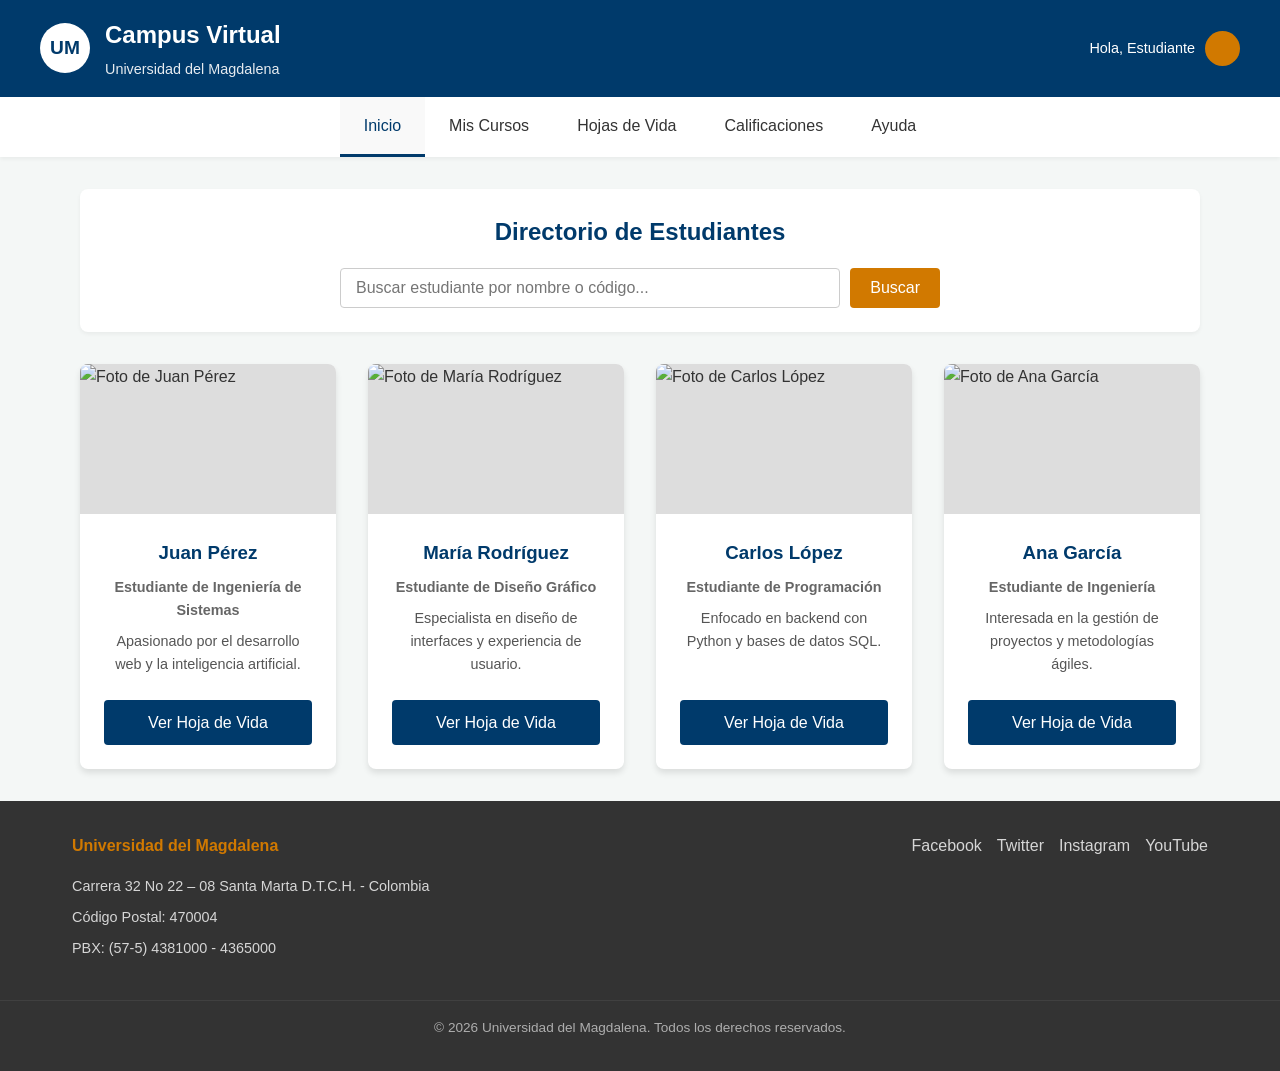
==== 2026/web/t2/index.html @ 36867eef "change" ====
<!doctype html>
<html lang="es">
  <head>
    <meta charset="UTF-8" />
    <meta name="viewport" content="width=device-width, initial-scale=1.0" />
    <title>Hojas de Vida - Universidad del Magdalena</title>
    <link rel="stylesheet" href="css/styles.css" />
    <meta
      name="description"
      content="Módulo de acceso a hojas de vida de estudiantes del curso de Programación Web."
    />
  </head>
  <body>
    <header>
      <div class="header-container">
        <div class="logo-area">
          <!-- Using a placeholder for the logo as per "student level" resources -->
          <div class="logo-placeholder">UM</div>
          <div class="site-title">
            <h1>Campus Virtual</h1>
            <p>Universidad del Magdalena</p>
          </div>
        </div>
        <div class="user-profile">
          <span>Hola, Estudiante</span>
          <div class="avatar-small"></div>
        </div>
      </div>
    </header>

    <nav>
      <ul>
        <li><a href="#" class="active">Inicio</a></li>
        <li><a href="#">Mis Cursos</a></li>
        <li><a href="#">Hojas de Vida</a></li>
        <li><a href="#">Calificaciones</a></li>
        <li><a href="#">Ayuda</a></li>
      </ul>
    </nav>

    <main>
      <section class="search-section">
        <h2>Directorio de Estudiantes</h2>
        <div class="search-bar">
          <input
            type="text"
            placeholder="Buscar estudiante por nombre o código..."
            id="search-input"
          />
          <button type="button">Buscar</button>
        </div>
      </section>

      <section class="students-grid">
        <!-- Student Card 1 -->
        <article class="student-card">
          <div class="card-image">
            <img
              src="https://via.placeholder.com/150"
              alt="Foto de Juan Pérez"
            />
          </div>
          <div class="card-content">
            <h3>Juan Pérez</h3>
            <p class="role">Estudiante de Ingeniería de Sistemas</p>
            <p class="description">
              Apasionado por el desarrollo web y la inteligencia artificial.
            </p>
            <a href="cv_juan_perez.html" class="btn-primary"
              >Ver Hoja de Vida</a
            >
          </div>
        </article>

        <!-- Student Card 2 -->
        <article class="student-card">
          <div class="card-image">
            <img
              src="https://via.placeholder.com/150"
              alt="Foto de María Rodríguez"
            />
          </div>
          <div class="card-content">
            <h3>María Rodríguez</h3>
            <p class="role">Estudiante de Diseño Gráfico</p>
            <p class="description">
              Especialista en diseño de interfaces y experiencia de usuario.
            </p>
            <a href="#" class="btn-primary">Ver Hoja de Vida</a>
          </div>
        </article>

        <!-- Student Card 3 -->
        <article class="student-card">
          <div class="card-image">
            <img
              src="https://via.placeholder.com/150"
              alt="Foto de Carlos López"
            />
          </div>
          <div class="card-content">
            <h3>Carlos López</h3>
            <p class="role">Estudiante de Programación</p>
            <p class="description">
              Enfocado en backend con Python y bases de datos SQL.
            </p>
            <a href="#" class="btn-primary">Ver Hoja de Vida</a>
          </div>
        </article>

        <!-- Student Card 4 -->
        <article class="student-card">
          <div class="card-image">
            <img
              src="https://via.placeholder.com/150"
              alt="Foto de Ana García"
            />
          </div>
          <div class="card-content">
            <h3>Ana García</h3>
            <p class="role">Estudiante de Ingeniería</p>
            <p class="description">
              Interesada en la gestión de proyectos y metodologías ágiles.
            </p>
            <a href="#" class="btn-primary">Ver Hoja de Vida</a>
          </div>
        </article>
      </section>
    </main>

    <footer>
      <div class="footer-content">
        <div class="contact-info">
          <h4>Universidad del Magdalena</h4>
          <p>Carrera 32 No 22 – 08 Santa Marta D.T.C.H. - Colombia</p>
          <p>Código Postal: 470004</p>
          <p>PBX: (57-5) 4381000 - 4365000</p>
        </div>
        <div class="social-links">
          <a href="#">Facebook</a>
          <a href="#">Twitter</a>
          <a href="#">Instagram</a>
          <a href="#">YouTube</a>
        </div>
      </div>
      <div class="copyright">
        <p>
          &copy; 2026 Universidad del Magdalena. Todos los derechos reservados.
        </p>
      </div>
    </footer>
  </body>
</html>
---- 2026/web/t2/css/styles.css ----
/* Reset and Base Styles */
* {
  margin: 0;
  padding: 0;
  box-sizing: border-box;
}

:root {
  --primary-color: #003A6B; /* Universidad del Magdalena Blue */
  --accent-color: #D17900; /* Orange */
  --text-color: #333;
  --bg-color: #f4f7f6;
  --card-bg: #ffffff;
  --font-primary: "Arial", sans-serif; /* Standard, student-level font */
}

body {
  font-family: var(--font-primary);
  background-color: var(--bg-color);
  color: var(--text-color);
  line-height: 1.6;
  display: flex;
  flex-direction: column;
  min-height: 100vh;
}

/* Header Styles */
header {
  background-color: var(--primary-color);
  color: white;
  padding: 1rem 2rem;
  box-shadow: 0 2px 5px rgba(0, 0, 0, 0.1);
}

.header-container {
  display: flex;
  justify-content: space-between;
  align-items: center;
  max-width: 1200px;
  margin: 0 auto;
}

.logo-area {
  display: flex;
  align-items: center;
  gap: 15px;
}

.logo-placeholder {
  width: 50px;
  height: 50px;
  background-color: white;
  color: var(--primary-color);
  border-radius: 50%;
  display: flex;
  justify-content: center;
  align-items: center;
  font-weight: bold;
  font-size: 1.2rem;
}

.site-title h1 {
  font-size: 1.5rem;
  margin-bottom: 0.2rem;
}

.site-title p {
  font-size: 0.9rem;
  opacity: 0.9;
}

.user-profile {
  display: flex;
  align-items: center;
  gap: 10px;
  font-size: 0.9rem;
}

.avatar-small {
  width: 35px;
  height: 35px;
  background-color: var(--accent-color);
  border-radius: 50%;
}

/* Navigation Styles */
nav {
  background-color: white;
  box-shadow: 0 2px 4px rgba(0, 0, 0, 0.05);
}

nav ul {
  list-style: none;
  display: flex;
  justify-content: center;
  flex-wrap: wrap;
  max-width: 1200px;
  margin: 0 auto;
}

nav ul li a {
  display: block;
  padding: 1rem 1.5rem;
  text-decoration: none;
  color: var(--text-color);
  font-weight: 500;
  transition:
    color 0.3s,
    background-color 0.3s;
  border-bottom: 3px solid transparent;
}

nav ul li a:hover,
nav ul li a.active {
  color: var(--primary-color);
  border-bottom-color: var(--primary-color);
  background-color: #f9f9f9;
}

/* Main Content Styles */
main {
  flex: 1;
  max-width: 1200px;
  margin: 2rem auto;
  width: 90%;
  padding: 0 1rem;
}

/* Search Section */
.search-section {
  background-color: white;
  padding: 1.5rem;
  border-radius: 8px;
  box-shadow: 0 2px 4px rgba(0, 0, 0, 0.05);
  margin-bottom: 2rem;
  text-align: center;
}

.search-section h2 {
  color: var(--primary-color);
  margin-bottom: 1rem;
}

.search-bar {
  display: flex;
  justify-content: center;
  gap: 10px;
  max-width: 600px;
  margin: 0 auto;
}

.search-bar input {
  flex: 1;
  padding: 10px 15px;
  border: 1px solid #ccc;
  border-radius: 4px;
  font-size: 1rem;
}

.search-bar button {
  padding: 10px 20px;
  background-color: var(--accent-color);
  color: white;
  border: none;
  border-radius: 4px;
  cursor: pointer;
  font-size: 1rem;
  transition: background-color 0.3s;
}

.search-bar button:hover {
  background-color: #a04930;
}

/* Student Cards Grid */
.students-grid {
  display: grid;
  grid-template-columns: repeat(auto-fill, minmax(250px, 1fr));
  gap: 2rem;
}

.student-card {
  background-color: var(--card-bg);
  border-radius: 8px;
  overflow: hidden;
  box-shadow: 0 4px 6px rgba(0, 0, 0, 0.1);
  transition:
    transform 0.3s ease,
    box-shadow 0.3s ease;
  display: flex;
  flex-direction: column;
}

.student-card:hover {
  transform: translateY(-5px);
  box-shadow: 0 8px 15px rgba(0, 0, 0, 0.15);
}

.card-image {
  height: 150px;
  background-color: #ddd;
  display: flex;
  justify-content: center;
  align-items: center;
  overflow: hidden;
}

.card-image img {
  width: 100%;
  height: 100%;
  object-fit: cover;
}

.card-content {
  padding: 1.5rem;
  display: flex;
  flex-direction: column;
  flex-grow: 1;
  text-align: center;
}

.card-content h3 {
  margin-bottom: 0.5rem;
  color: var(--primary-color);
}

.card-content .role {
  font-weight: bold;
  color: #666;
  margin-bottom: 0.5rem;
  font-size: 0.9rem;
}

.card-content .description {
  font-size: 0.9rem;
  color: #555;
  margin-bottom: 1.5rem;
  flex-grow: 1;
}

.btn-primary {
  display: inline-block;
  padding: 10px 20px;
  background-color: var(--primary-color);
  color: white;
  text-decoration: none;
  border-radius: 4px;
  font-weight: 500;
  transition: background-color 0.3s;
}

.btn-primary:hover {
  background-color: #003366;
}

/* Footer Styles */
footer {
  background-color: #333;
  color: white;
  padding: 2rem 0;
  margin-top: auto;
}

.footer-content {
  max-width: 1200px;
  margin: 0 auto;
  padding: 0 2rem;
  display: flex;
  justify-content: space-between;
  flex-wrap: wrap;
  gap: 2rem;
}

.contact-info h4 {
  color: var(--accent-color);
  margin-bottom: 1rem;
}

.contact-info p {
  font-size: 0.9rem;
  margin-bottom: 0.5rem;
  opacity: 0.8;
}

.social-links {
  display: flex;
  gap: 15px;
  align-items: flex-start;
}

.social-links a {
  color: white;
  text-decoration: none;
  opacity: 0.8;
  transition: opacity 0.3s;
}

.social-links a:hover {
  opacity: 1;
  color: var(--accent-color);
}

.copyright {
  text-align: center;
  margin-top: 2rem;
  padding-top: 1rem;
  border-top: 1px solid rgba(255, 255, 255, 0.1);
  font-size: 0.85rem;
  opacity: 0.6;
}

/* Responsive Styles */
@media (max-width: 768px) {
  .header-container {
    flex-direction: column;
    text-align: center;
    gap: 1rem;
  }

  .logo-area {
    flex-direction: column;
  }

  nav ul {
    flex-direction: column;
    text-align: center;
  }

  .footer-content {
    flex-direction: column;
    text-align: center;
  }

  .social-links {
    justify-content: center;
    width: 100%;
  }
}
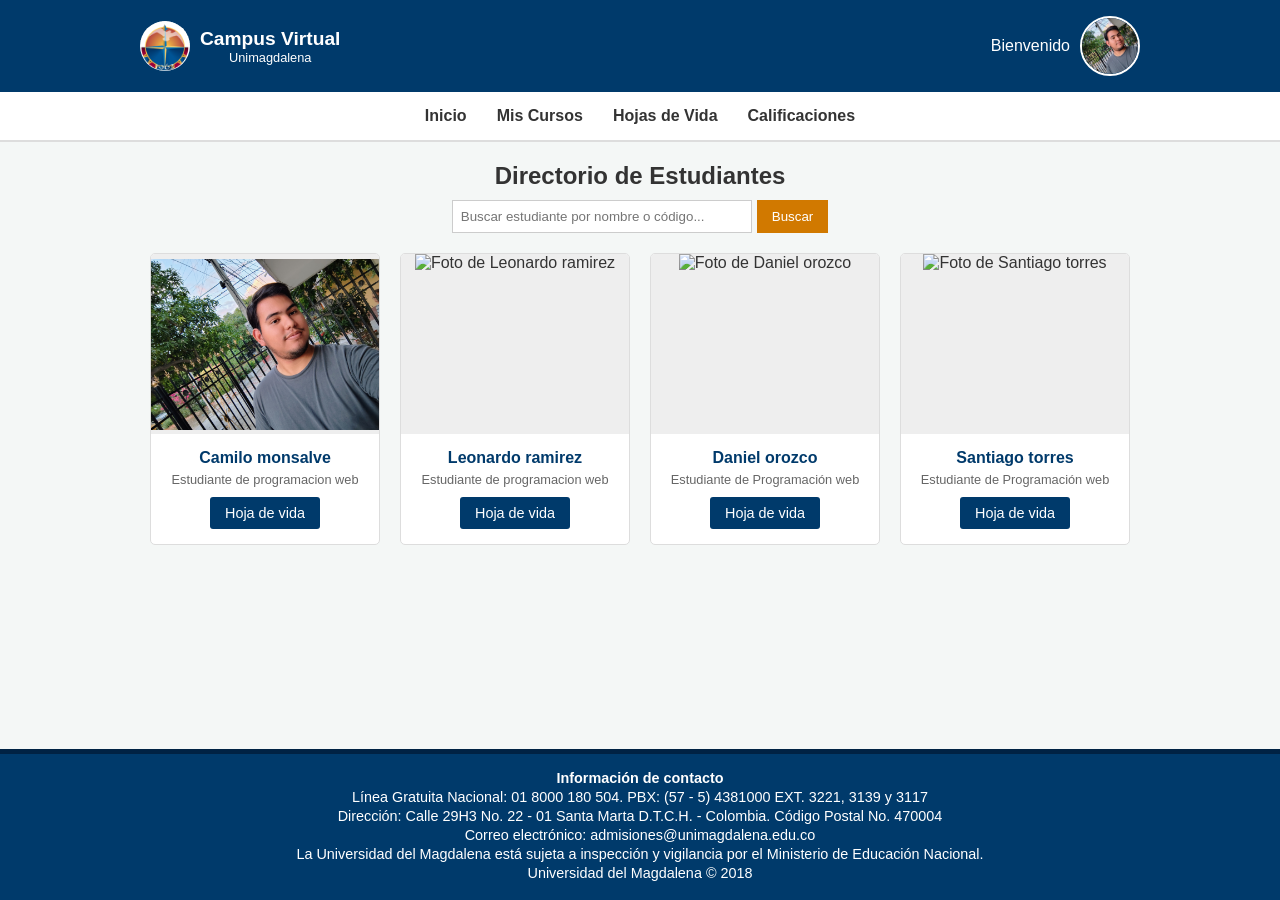
==== commit ba8efa2e: "t2" ====
--- a/2026/web/t2/index.html
+++ b/2026/web/t2/index.html
@@ -1,153 +1,109 @@
-<!doctype html>
+<!DOCTYPE html>
 <html lang="es">
-  <head>
-    <meta charset="UTF-8" />
-    <meta name="viewport" content="width=device-width, initial-scale=1.0" />
+<head>
+    <meta charset="UTF-8">
+    <meta name="viewport" content="width=device-width, initial-scale=1.0">
     <title>Hojas de Vida - Universidad del Magdalena</title>
-    <link rel="stylesheet" href="css/styles.css" />
-    <meta
-      name="description"
-      content="Módulo de acceso a hojas de vida de estudiantes del curso de Programación Web."
-    />
-  </head>
-  <body>
+    <link rel="stylesheet" href="css/styles.css">
+</head>
+<body>
     <header>
-      <div class="header-container">
-        <div class="logo-area">
-          <!-- Using a placeholder for the logo as per "student level" resources -->
-          <div class="logo-placeholder">UM</div>
-          <div class="site-title">
-            <h1>Campus Virtual</h1>
-            <p>Universidad del Magdalena</p>
-          </div>
+        <div class="header-container">
+            <div class="logo-area">
+                <div class="logo-placeholder">
+                    <img src="assets/logo.png" alt="Logo" width="65" height="65"/>
+                </div>
+                <div class="site-title">
+                    <h1>Campus Virtual</h1>
+                    <p>Unimagdalena</p>
+                </div>
+            </div>
+            <div class="user-profile">
+                <span>Bienvenido</span>
+                <div class="user-placeholder">
+                    <img src="assets/Foto.jpg" alt="Foto Perfil" width="65" height="65"/>
+                </div>
+            </div>
         </div>
-        <div class="user-profile">
-          <span>Hola, Estudiante</span>
-          <div class="avatar-small"></div>
-        </div>
-      </div>
     </header>
 
     <nav>
-      <ul>
-        <li><a href="#" class="active">Inicio</a></li>
-        <li><a href="#">Mis Cursos</a></li>
-        <li><a href="#">Hojas de Vida</a></li>
-        <li><a href="#">Calificaciones</a></li>
-        <li><a href="#">Ayuda</a></li>
-      </ul>
+        <ul>
+            <li><a href="#" class="active">Inicio</a></li>
+            <li><a href="#">Mis Cursos</a></li>
+            <li><a href="#">Hojas de Vida</a></li>
+            <li><a href="#">Calificaciones</a></li>
+        </ul>
     </nav>
 
     <main>
-      <section class="search-section">
-        <h2>Directorio de Estudiantes</h2>
-        <div class="search-bar">
-          <input
-            type="text"
-            placeholder="Buscar estudiante por nombre o código..."
-            id="search-input"
-          />
-          <button type="button">Buscar</button>
-        </div>
-      </section>
+        <section class="search-section">
+            <h2>Directorio de Estudiantes</h2>
+            <div class="search-bar">
+                <input type="text" placeholder="Buscar estudiante por nombre o código..." id="search-input">
+                <button type="button">Buscar</button>
+            </div>
+        </section>
 
-      <section class="students-grid">
-        <!-- Student Card 1 -->
-        <article class="student-card">
-          <div class="card-image">
-            <img
-              src="https://via.placeholder.com/150"
-              alt="Foto de Juan Pérez"
-            />
-          </div>
-          <div class="card-content">
-            <h3>Juan Pérez</h3>
-            <p class="role">Estudiante de Ingeniería de Sistemas</p>
-            <p class="description">
-              Apasionado por el desarrollo web y la inteligencia artificial.
-            </p>
-            <a href="cv_juan_perez.html" class="btn-primary"
-              >Ver Hoja de Vida</a
-            >
-          </div>
-        </article>
+        <section class="students-grid">
+            <article class="student-card">
+                <div class="card-image">
+                    <img src="assets/Foto.jpg" alt="Foto de Camilo monsalve">
+                </div>
+                <div class="card-content">
+                    <h3>Camilo monsalve</h3>
+                    <p class="role">Estudiante de programacion web</p>
+                    <a href="html/cv1.html" class="btn-primary">Hoja de vida</a>
+                </div>
+            </article>
 
-        <!-- Student Card 2 -->
-        <article class="student-card">
-          <div class="card-image">
-            <img
-              src="https://via.placeholder.com/150"
-              alt="Foto de María Rodríguez"
-            />
-          </div>
-          <div class="card-content">
-            <h3>María Rodríguez</h3>
-            <p class="role">Estudiante de Diseño Gráfico</p>
-            <p class="description">
-              Especialista en diseño de interfaces y experiencia de usuario.
-            </p>
-            <a href="#" class="btn-primary">Ver Hoja de Vida</a>
-          </div>
-        </article>
+            <article class="student-card">
+                <div class="card-image">
+                    <img src="assets/img2.jpg" alt="Foto de Leonardo ramirez">
+                </div>
+                <div class="card-content">
+                    <h3>Leonardo ramirez</h3>
+                    <p class="role">Estudiante de programacion web</p>
+                    <a href="html/cv1.html" class="btn-primary">Hoja de vida</a>
+                </div>
+            </article>
 
-        <!-- Student Card 3 -->
-        <article class="student-card">
-          <div class="card-image">
-            <img
-              src="https://via.placeholder.com/150"
-              alt="Foto de Carlos López"
-            />
-          </div>
-          <div class="card-content">
-            <h3>Carlos López</h3>
-            <p class="role">Estudiante de Programación</p>
-            <p class="description">
-              Enfocado en backend con Python y bases de datos SQL.
-            </p>
-            <a href="#" class="btn-primary">Ver Hoja de Vida</a>
-          </div>
-        </article>
+            <article class="student-card">
+                <div class="card-image">
+                    <img src="https://via.placeholder.com/150" alt="Foto de Daniel orozco">
+                </div>
+                <div class="card-content">
+                    <h3>Daniel orozco</h3>
+                    <p class="role">Estudiante de Programación web</p>
+                    <a href="html/cv1.html" class="btn-primary">Hoja de vida</a>
+                </div>
+            </article>
 
-        <!-- Student Card 4 -->
-        <article class="student-card">
-          <div class="card-image">
-            <img
-              src="https://via.placeholder.com/150"
-              alt="Foto de Ana García"
-            />
-          </div>
-          <div class="card-content">
-            <h3>Ana García</h3>
-            <p class="role">Estudiante de Ingeniería</p>
-            <p class="description">
-              Interesada en la gestión de proyectos y metodologías ágiles.
-            </p>
-            <a href="#" class="btn-primary">Ver Hoja de Vida</a>
-          </div>
-        </article>
-      </section>
+            <article class="student-card">
+                <div class="card-image">
+                    <img src="assets/img4.jpg" alt="Foto de Santiago torres">
+                </div>
+                <div class="card-content">
+                    <h3>Santiago torres</h3>
+                    <p class="role">Estudiante de Programación web</p>
+                    <a href="html/cv1.html" class="btn-primary">Hoja de vida</a>
+                </div>
+            </article>
+        </section>
     </main>
 
     <footer>
-      <div class="footer-content">
-        <div class="contact-info">
-          <h4>Universidad del Magdalena</h4>
-          <p>Carrera 32 No 22 – 08 Santa Marta D.T.C.H. - Colombia</p>
-          <p>Código Postal: 470004</p>
-          <p>PBX: (57-5) 4381000 - 4365000</p>
+        <div class="footer-content">
+            <div class="contact-info-centered">
+                <h4>Información de contacto</h4>
+                <p>Línea Gratuita Nacional: 01 8000 180 504. PBX: (57 - 5) 4381000 EXT. 3221, 3139 y 3117</p>
+                <p>Dirección: Calle 29H3 No. 22 - 01 Santa Marta D.T.C.H. - Colombia. Código Postal No. 470004</p>
+                <p>Correo electrónico: admisiones@unimagdalena.edu.co</p>
+                <p class="legal">La Universidad del Magdalena está sujeta a inspección y vigilancia por el Ministerio de Educación Nacional.</p>
+                <p class="copyright">Universidad del Magdalena &copy; 2018</p>
+            </div>
         </div>
-        <div class="social-links">
-          <a href="#">Facebook</a>
-          <a href="#">Twitter</a>
-          <a href="#">Instagram</a>
-          <a href="#">YouTube</a>
-        </div>
-      </div>
-      <div class="copyright">
-        <p>
-          &copy; 2026 Universidad del Magdalena. Todos los derechos reservados.
-        </p>
-      </div>
     </footer>
-  </body>
+    <script src="js/script.js"></script>
+</body>
 </html>
--- a/2026/web/t2/css/styles.css
+++ b/2026/web/t2/css/styles.css
@@ -1,338 +1,195 @@
-/* Reset and Base Styles */
+:root {
+  --blue: #003A6B;
+  --orange: #D17900;
+  --bg: #f4f7f6;
+}
+
 * {
   margin: 0;
   padding: 0;
   box-sizing: border-box;
-}
-
-:root {
-  --primary-color: #003A6B; /* Universidad del Magdalena Blue */
-  --accent-color: #D17900; /* Orange */
-  --text-color: #333;
-  --bg-color: #f4f7f6;
-  --card-bg: #ffffff;
-  --font-primary: "Arial", sans-serif; /* Standard, student-level font */
+  font-family: Arial, sans-serif;
 }
 
 body {
-  font-family: var(--font-primary);
-  background-color: var(--bg-color);
-  color: var(--text-color);
-  line-height: 1.6;
+  background: var(--bg);
+  color: #333;
   display: flex;
   flex-direction: column;
   min-height: 100vh;
 }
 
-/* Header Styles */
-header {
-  background-color: var(--primary-color);
+header, footer {
+  background: var(--blue);
   color: white;
-  padding: 1rem 2rem;
-  box-shadow: 0 2px 5px rgba(0, 0, 0, 0.1);
+  padding: 1rem;
+  text-align: center;
 }
 
-.header-container {
+.header-container, .footer-content {
+  max-width: 1000px;
+  margin: 0 auto;
   display: flex;
   justify-content: space-between;
   align-items: center;
-  max-width: 1200px;
-  margin: 0 auto;
+  flex-wrap: wrap;
 }
 
-.logo-area {
+.logo-area, .user-profile {
   display: flex;
   align-items: center;
-  gap: 15px;
+  gap: 10px;
 }
 
-.logo-placeholder {
+.logo-placeholder, .user-placeholder {
   width: 50px;
   height: 50px;
-  background-color: white;
-  color: var(--primary-color);
+  background: white;
   border-radius: 50%;
   display: flex;
   justify-content: center;
   align-items: center;
-  font-weight: bold;
-  font-size: 1.2rem;
+  overflow: hidden;
 }
 
-.site-title h1 {
-  font-size: 1.5rem;
-  margin-bottom: 0.2rem;
+.user-placeholder {
+  width: 60px;
+  height: 60px;
+  border: 2px solid white;
 }
 
-.site-title p {
-  font-size: 0.9rem;
-  opacity: 0.9;
+.logo-placeholder img, .user-placeholder img {
+  width: 100%;
+  height: 100%;
+  object-fit: cover;
 }
 
-.user-profile {
-  display: flex;
-  align-items: center;
-  gap: 10px;
-  font-size: 0.9rem;
-}
+.site-title h1 { font-size: 1.2rem; }
+.site-title p { font-size: 0.8rem; }
 
-.avatar-small {
-  width: 35px;
-  height: 35px;
-  background-color: var(--accent-color);
-  border-radius: 50%;
-}
-
-/* Navigation Styles */
 nav {
-  background-color: white;
-  box-shadow: 0 2px 4px rgba(0, 0, 0, 0.05);
+  background: white;
+  border-bottom: 2px solid #ddd;
 }
 
 nav ul {
   list-style: none;
   display: flex;
   justify-content: center;
-  flex-wrap: wrap;
-  max-width: 1200px;
-  margin: 0 auto;
+  padding: 0;
 }
 
-nav ul li a {
+nav a {
   display: block;
-  padding: 1rem 1.5rem;
+  padding: 15px;
   text-decoration: none;
-  color: var(--text-color);
-  font-weight: 500;
-  transition:
-    color 0.3s,
-    background-color 0.3s;
-  border-bottom: 3px solid transparent;
+  color: #333;
+  font-weight: bold;
 }
 
-nav ul li a:hover,
-nav ul li a.active {
-  color: var(--primary-color);
-  border-bottom-color: var(--primary-color);
-  background-color: #f9f9f9;
+nav a:hover {
+  color: var(--blue);
+  background: #eee;
 }
 
-/* Main Content Styles */
 main {
+  max-width: 1000px;
+  margin: 20px auto;
+  padding: 0 10px;
   flex: 1;
-  max-width: 1200px;
-  margin: 2rem auto;
-  width: 90%;
-  padding: 0 1rem;
 }
 
-/* Search Section */
 .search-section {
-  background-color: white;
-  padding: 1.5rem;
-  border-radius: 8px;
-  box-shadow: 0 2px 4px rgba(0, 0, 0, 0.05);
-  margin-bottom: 2rem;
   text-align: center;
-}
-
-.search-section h2 {
-  color: var(--primary-color);
-  margin-bottom: 1rem;
+  margin-bottom: 20px;
 }
 
 .search-bar {
   display: flex;
   justify-content: center;
-  gap: 10px;
-  max-width: 600px;
-  margin: 0 auto;
+  gap: 5px;
+  margin-top: 10px;
 }
 
 .search-bar input {
-  flex: 1;
-  padding: 10px 15px;
+  padding: 8px;
+  width: 300px;
   border: 1px solid #ccc;
-  border-radius: 4px;
-  font-size: 1rem;
 }
 
 .search-bar button {
-  padding: 10px 20px;
-  background-color: var(--accent-color);
+  padding: 8px 15px;
+  background: var(--orange);
   color: white;
   border: none;
-  border-radius: 4px;
   cursor: pointer;
-  font-size: 1rem;
-  transition: background-color 0.3s;
 }
 
-.search-bar button:hover {
-  background-color: #a04930;
+.students-grid {
+  display: grid;
+  grid-template-columns: repeat(4, 1fr);
+  gap: 20px;
 }
 
-/* Student Cards Grid */
-.students-grid {
-  display: grid;
-  grid-template-columns: repeat(auto-fill, minmax(250px, 1fr));
-  gap: 2rem;
+@media (max-width: 900px) {
+  .students-grid { grid-template-columns: repeat(2, 1fr); }
+}
+
+@media (max-width: 500px) {
+  .students-grid { grid-template-columns: 1fr; }
+  .header-container { flex-direction: column; gap: 10px; }
+  nav ul { flex-direction: column; }
+  .search-bar input { width: 100%; }
 }
 
 .student-card {
-  background-color: var(--card-bg);
-  border-radius: 8px;
+  background: white;
+  border: 1px solid #ddd;
+  border-radius: 5px;
+  text-align: center;
   overflow: hidden;
-  box-shadow: 0 4px 6px rgba(0, 0, 0, 0.1);
-  transition:
-    transform 0.3s ease,
-    box-shadow 0.3s ease;
-  display: flex;
-  flex-direction: column;
-}
-
-.student-card:hover {
-  transform: translateY(-5px);
-  box-shadow: 0 8px 15px rgba(0, 0, 0, 0.15);
 }
 
 .card-image {
-  height: 150px;
-  background-color: #ddd;
-  display: flex;
-  justify-content: center;
-  align-items: center;
-  overflow: hidden;
+  height: 180px;
+  background: #eee;
 }
 
 .card-image img {
   width: 100%;
   height: 100%;
-  object-fit: cover;
+  object-fit: contain;
 }
 
-.card-content {
-  padding: 1.5rem;
-  display: flex;
-  flex-direction: column;
-  flex-grow: 1;
-  text-align: center;
+.card-content { padding: 15px; }
+
+.card-content h3 {
+  color: var(--blue);
+  margin-bottom: 5px;
+  font-size: 1rem;
 }
 
-.card-content h3 {
-  margin-bottom: 0.5rem;
-  color: var(--primary-color);
+.role {
+  font-size: 0.8rem;
+  color: #666;
+  margin-bottom: 10px;
+  display: block;
 }
 
-.card-content .role {
-  font-weight: bold;
-  color: #666;
-  margin-bottom: 0.5rem;
+.btn-primary {
+  background: var(--blue);
+  color: white;
+  padding: 8px 15px;
+  text-decoration: none;
+  border-radius: 3px;
+  font-size: 0.9rem;
+  display: inline-block;
+}
+
+footer {
+  border-top: 5px solid #002244;
   font-size: 0.9rem;
 }
 
-.card-content .description {
-  font-size: 0.9rem;
-  color: #555;
-  margin-bottom: 1.5rem;
-  flex-grow: 1;
-}
-
-.btn-primary {
-  display: inline-block;
-  padding: 10px 20px;
-  background-color: var(--primary-color);
-  color: white;
-  text-decoration: none;
-  border-radius: 4px;
-  font-weight: 500;
-  transition: background-color 0.3s;
-}
-
-.btn-primary:hover {
-  background-color: #003366;
-}
-
-/* Footer Styles */
-footer {
-  background-color: #333;
-  color: white;
-  padding: 2rem 0;
-  margin-top: auto;
-}
-
-.footer-content {
-  max-width: 1200px;
-  margin: 0 auto;
-  padding: 0 2rem;
-  display: flex;
-  justify-content: space-between;
-  flex-wrap: wrap;
-  gap: 2rem;
-}
-
-.contact-info h4 {
-  color: var(--accent-color);
-  margin-bottom: 1rem;
-}
-
-.contact-info p {
-  font-size: 0.9rem;
-  margin-bottom: 0.5rem;
-  opacity: 0.8;
-}
-
-.social-links {
-  display: flex;
-  gap: 15px;
-  align-items: flex-start;
-}
-
-.social-links a {
-  color: white;
-  text-decoration: none;
-  opacity: 0.8;
-  transition: opacity 0.3s;
-}
-
-.social-links a:hover {
-  opacity: 1;
-  color: var(--accent-color);
-}
-
-.copyright {
-  text-align: center;
-  margin-top: 2rem;
-  padding-top: 1rem;
-  border-top: 1px solid rgba(255, 255, 255, 0.1);
-  font-size: 0.85rem;
-  opacity: 0.6;
-}
-
-/* Responsive Styles */
-@media (max-width: 768px) {
-  .header-container {
-    flex-direction: column;
-    text-align: center;
-    gap: 1rem;
-  }
-
-  .logo-area {
-    flex-direction: column;
-  }
-
-  nav ul {
-    flex-direction: column;
-    text-align: center;
-  }
-
-  .footer-content {
-    flex-direction: column;
-    text-align: center;
-  }
-
-  .social-links {
-    justify-content: center;
-    width: 100%;
-  }
-}
+.footer-content { justify-content: center; }
+.contact-info-centered p { margin: 3px 0; }
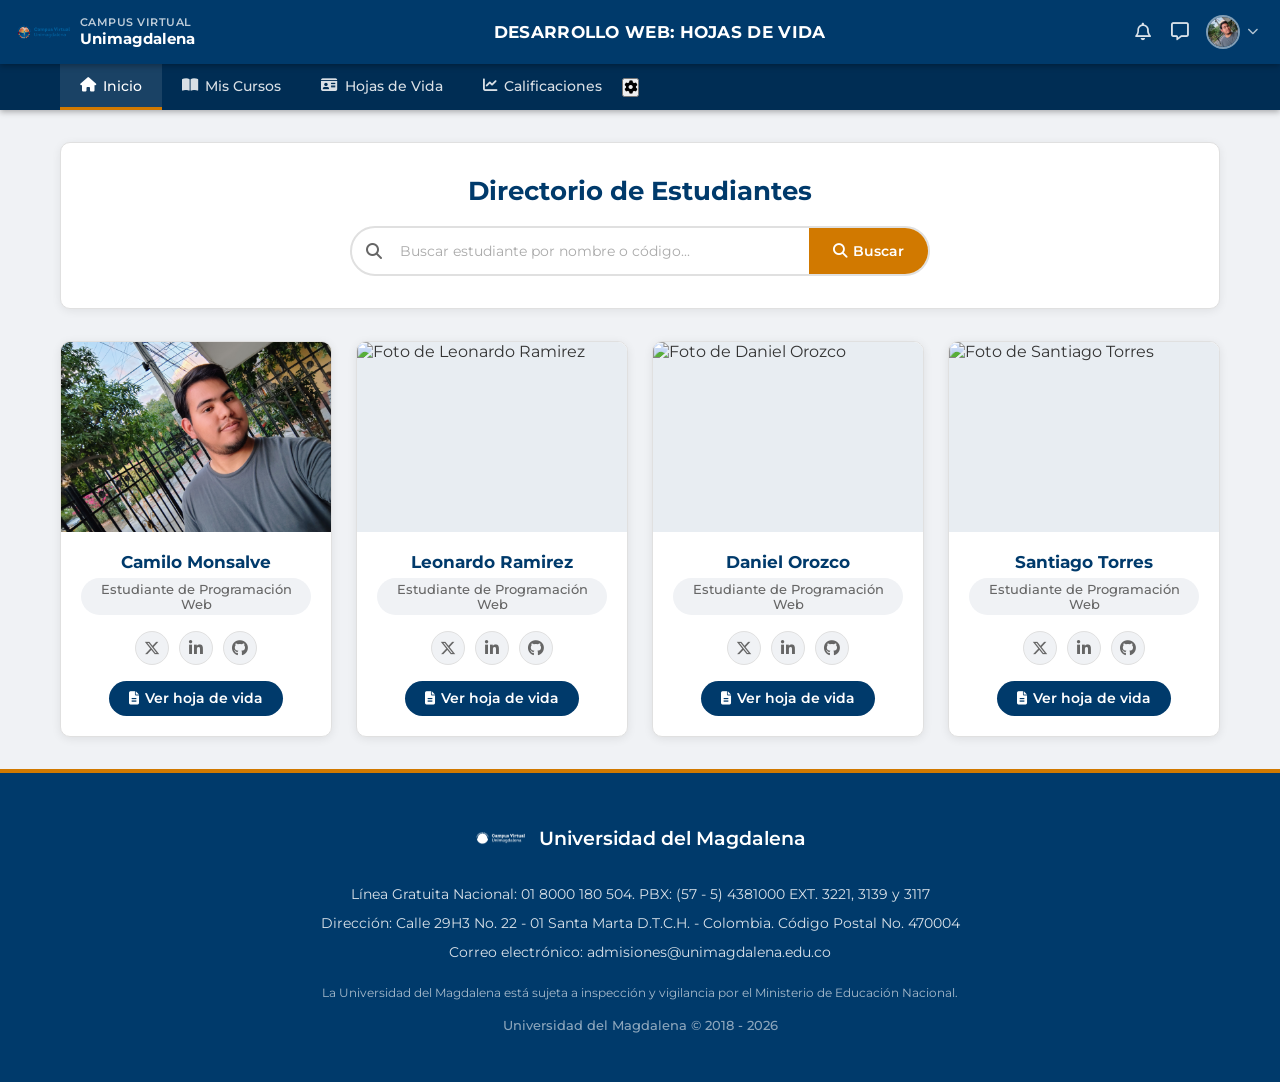
==== commit e9aaf926: "change" ====
--- a/2026/web/t2/index.html
+++ b/2026/web/t2/index.html
@@ -3,45 +3,141 @@
 <head>
     <meta charset="UTF-8">
     <meta name="viewport" content="width=device-width, initial-scale=1.0">
-    <title>Hojas de Vida - Universidad del Magdalena</title>
+    <title>Campus Virtual - Universidad del Magdalena</title>
+    <!-- Google Fonts - Montserrat -->
+    <link rel="preconnect" href="https://fonts.googleapis.com">
+    <link rel="preconnect" href="https://fonts.gstatic.com" crossorigin>
+    <link href="https://fonts.googleapis.com/css2?family=Montserrat:wght@400;500;600;700&display=swap" rel="stylesheet">
+    <!-- Font Awesome -->
+    <link rel="stylesheet" href="https://cdnjs.cloudflare.com/ajax/libs/font-awesome/6.5.1/css/all.min.css">
     <link rel="stylesheet" href="css/styles.css">
 </head>
 <body>
-    <header>
+    <!-- ===== HEADER BLANCO ===== -->
+    <header class="main-header">
         <div class="header-container">
-            <div class="logo-area">
-                <div class="logo-placeholder">
-                    <img src="assets/logo.png" alt="Logo" width="65" height="65"/>
-                </div>
-                <div class="site-title">
-                    <h1>Campus Virtual</h1>
-                    <p>Unimagdalena</p>
-                </div>
-            </div>
-            <div class="user-profile">
-                <span>Bienvenido</span>
-                <div class="user-placeholder">
-                    <img src="assets/Foto.jpg" alt="Foto Perfil" width="65" height="65"/>
+            <!-- Lado izquierdo: Logo -->
+            <div class="header-left">
+                <div class="logo-area">
+                    <div class="logo-placeholder">
+                        <img src="assets/logo.png" alt="Logo Universidad del Magdalena"/>
+                    </div>
+                    <div class="site-title">
+                        <span class="site-subtitle">Campus Virtual</span>
+                        <span class="site-name">Unimagdalena</span>
+                    </div>
+                </div>
+            </div>
+
+            <!-- Centro: Título del curso -->
+            <div class="header-center">
+                <span class="course-title">DESARROLLO WEB: HOJAS DE VIDA</span>
+            </div>
+            
+            <!-- Lado derecho: Iconos de usuario -->
+            <div class="header-right">
+                <div class="user-icons">
+                    <!-- Campana de notificaciones -->
+                    <div class="icon-wrapper">
+                        <a href="#" class="icon-link" aria-label="Notificaciones">
+                            <i class="fa-regular fa-bell"></i>
+                            <span class="count-container hidden">0</span>
+                        </a>
+                    </div>
+                    
+                    <!-- Mensajes -->
+                    <div class="icon-wrapper">
+                        <a href="#" class="icon-link" aria-label="Mensajes">
+                            <i class="fa-regular fa-message"></i>
+                            <span class="count-container hidden">0</span>
+                        </a>
+                    </div>
+                    
+                    <!-- Menú de usuario con foto -->
+                    <div class="user-menu-wrapper">
+                        <button class="user-menu-toggle" aria-label="Menú de usuario">
+                            <span class="user-avatar">
+                                <img src="assets/Foto.jpg" alt="Foto de perfil" width="40" height="40"/>
+                            </span>
+                            <i class="fa-solid fa-chevron-down dropdown-arrow"></i>
+                        </button>
+                        <!-- Dropdown menu -->
+                        <div class="user-dropdown">
+                            <a href="#" class="dropdown-item">
+                                <i class="fa-solid fa-user"></i>
+                                Perfil
+                            </a>
+                            <a href="#" class="dropdown-item">
+                                <i class="fa-solid fa-graduation-cap"></i>
+                                Calificaciones
+                            </a>
+                            <a href="#" class="dropdown-item">
+                                <i class="fa-solid fa-calendar"></i>
+                                Calendario
+                            </a>
+                            <a href="#" class="dropdown-item">
+                                <i class="fa-solid fa-folder"></i>
+                                Archivos privados
+                            </a>
+                            <div class="dropdown-divider"></div>
+                            <a href="#" class="dropdown-item">
+                                <i class="fa-solid fa-gear"></i>
+                                Preferencias
+                            </a>
+                            <div class="dropdown-divider"></div>
+                            <a href="#" class="dropdown-item logout">
+                                <i class="fa-solid fa-right-from-bracket"></i>
+                                Cerrar sesión
+                            </a>
+                        </div>
+                    </div>
                 </div>
             </div>
         </div>
     </header>
 
-    <nav>
-        <ul>
-            <li><a href="#" class="active">Inicio</a></li>
-            <li><a href="#">Mis Cursos</a></li>
-            <li><a href="#">Hojas de Vida</a></li>
-            <li><a href="#">Calificaciones</a></li>
-        </ul>
+    <!-- Barra de navegación sticky -->
+    <nav class="main-nav">
+        <div class="nav-container">
+            <ul class="nav-menu">
+                <li><a href="#" class="nav-link active">
+                    <i class="fa-solid fa-house"></i>
+                    Inicio
+                </a></li>
+                <li><a href="#" class="nav-link">
+                    <i class="fa-solid fa-book-open"></i>
+                    Mis Cursos
+                </a></li>
+                <li><a href="#" class="nav-link">
+                    <i class="fa-solid fa-id-card"></i>
+                    Hojas de Vida
+                </a></li>
+                <li><a href="#" class="nav-link">
+                    <i class="fa-solid fa-chart-line"></i>
+                    Calificaciones
+                </a></li>
+            </ul>
+            <div class="nav-settings">
+                <button class="settings-btn" aria-label="Configuración">
+                    <i class="fa-solid fa-gear"></i>
+                </button>
+            </div>
+        </div>
     </nav>
+
+    <!-- Fondo decorativo -->
+    <div class="background-overlay"></div>
 
     <main>
         <section class="search-section">
             <h2>Directorio de Estudiantes</h2>
             <div class="search-bar">
+                <i class="fa-solid fa-magnifying-glass search-icon"></i>
                 <input type="text" placeholder="Buscar estudiante por nombre o código..." id="search-input">
-                <button type="button">Buscar</button>
+                <button type="button" class="search-btn">
+                    <i class="fa-solid fa-search"></i>
+                    Buscar
+                </button>
             </div>
         </section>
 
@@ -51,42 +147,98 @@
                     <img src="assets/Foto.jpg" alt="Foto de Camilo monsalve">
                 </div>
                 <div class="card-content">
-                    <h3>Camilo monsalve</h3>
-                    <p class="role">Estudiante de programacion web</p>
-                    <a href="html/cv1.html" class="btn-primary">Hoja de vida</a>
-                </div>
-            </article>
-
-            <article class="student-card">
-                <div class="card-image">
-                    <img src="assets/img2.jpg" alt="Foto de Leonardo ramirez">
-                </div>
-                <div class="card-content">
-                    <h3>Leonardo ramirez</h3>
-                    <p class="role">Estudiante de programacion web</p>
-                    <a href="html/cv1.html" class="btn-primary">Hoja de vida</a>
-                </div>
-            </article>
-
-            <article class="student-card">
-                <div class="card-image">
-                    <img src="https://via.placeholder.com/150" alt="Foto de Daniel orozco">
-                </div>
-                <div class="card-content">
-                    <h3>Daniel orozco</h3>
-                    <p class="role">Estudiante de Programación web</p>
-                    <a href="html/cv1.html" class="btn-primary">Hoja de vida</a>
-                </div>
-            </article>
-
-            <article class="student-card">
-                <div class="card-image">
-                    <img src="assets/img4.jpg" alt="Foto de Santiago torres">
-                </div>
-                <div class="card-content">
-                    <h3>Santiago torres</h3>
-                    <p class="role">Estudiante de Programación web</p>
-                    <a href="html/cv1.html" class="btn-primary">Hoja de vida</a>
+                    <h3>Camilo Monsalve</h3>
+                    <p class="role">Estudiante de Programación Web</p>
+                    <div class="social-links">
+                        <a href="#" class="social-link" aria-label="X (Twitter)">
+                            <i class="fa-brands fa-x-twitter"></i>
+                        </a>
+                        <a href="#" class="social-link" aria-label="LinkedIn">
+                            <i class="fa-brands fa-linkedin-in"></i>
+                        </a>
+                        <a href="#" class="social-link" aria-label="GitHub">
+                            <i class="fa-brands fa-github"></i>
+                        </a>
+                    </div>
+                    <a href="html/cv1.html" class="btn-primary">
+                        <i class="fa-solid fa-file-lines"></i>
+                        Ver hoja de vida
+                    </a>
+                </div>
+            </article>
+
+            <article class="student-card">
+                <div class="card-image">
+                    <img src="assets/img2.jpg" alt="Foto de Leonardo Ramirez">
+                </div>
+                <div class="card-content">
+                    <h3>Leonardo Ramirez</h3>
+                    <p class="role">Estudiante de Programación Web</p>
+                    <div class="social-links">
+                        <a href="#" class="social-link" aria-label="X (Twitter)">
+                            <i class="fa-brands fa-x-twitter"></i>
+                        </a>
+                        <a href="#" class="social-link" aria-label="LinkedIn">
+                            <i class="fa-brands fa-linkedin-in"></i>
+                        </a>
+                        <a href="#" class="social-link" aria-label="GitHub">
+                            <i class="fa-brands fa-github"></i>
+                        </a>
+                    </div>
+                    <a href="html/cv1.html" class="btn-primary">
+                        <i class="fa-solid fa-file-lines"></i>
+                        Ver hoja de vida
+                    </a>
+                </div>
+            </article>
+
+            <article class="student-card">
+                <div class="card-image">
+                    <img src="https://via.placeholder.com/150" alt="Foto de Daniel Orozco">
+                </div>
+                <div class="card-content">
+                    <h3>Daniel Orozco</h3>
+                    <p class="role">Estudiante de Programación Web</p>
+                    <div class="social-links">
+                        <a href="#" class="social-link" aria-label="X (Twitter)">
+                            <i class="fa-brands fa-x-twitter"></i>
+                        </a>
+                        <a href="#" class="social-link" aria-label="LinkedIn">
+                            <i class="fa-brands fa-linkedin-in"></i>
+                        </a>
+                        <a href="#" class="social-link" aria-label="GitHub">
+                            <i class="fa-brands fa-github"></i>
+                        </a>
+                    </div>
+                    <a href="html/cv1.html" class="btn-primary">
+                        <i class="fa-solid fa-file-lines"></i>
+                        Ver hoja de vida
+                    </a>
+                </div>
+            </article>
+
+            <article class="student-card">
+                <div class="card-image">
+                    <img src="assets/img4.jpg" alt="Foto de Santiago Torres">
+                </div>
+                <div class="card-content">
+                    <h3>Santiago Torres</h3>
+                    <p class="role">Estudiante de Programación Web</p>
+                    <div class="social-links">
+                        <a href="#" class="social-link" aria-label="X (Twitter)">
+                            <i class="fa-brands fa-x-twitter"></i>
+                        </a>
+                        <a href="#" class="social-link" aria-label="LinkedIn">
+                            <i class="fa-brands fa-linkedin-in"></i>
+                        </a>
+                        <a href="#" class="social-link" aria-label="GitHub">
+                            <i class="fa-brands fa-github"></i>
+                        </a>
+                    </div>
+                    <a href="html/cv1.html" class="btn-primary">
+                        <i class="fa-solid fa-file-lines"></i>
+                        Ver hoja de vida
+                    </a>
                 </div>
             </article>
         </section>
@@ -95,12 +247,15 @@
     <footer>
         <div class="footer-content">
             <div class="contact-info-centered">
-                <h4>Información de contacto</h4>
+                <div class="footer-logo">
+                    <img src="assets/logo.png" alt="Logo Universidad del Magdalena" width="60" height="60">
+                    <h4>Universidad del Magdalena</h4>
+                </div>
                 <p>Línea Gratuita Nacional: 01 8000 180 504. PBX: (57 - 5) 4381000 EXT. 3221, 3139 y 3117</p>
                 <p>Dirección: Calle 29H3 No. 22 - 01 Santa Marta D.T.C.H. - Colombia. Código Postal No. 470004</p>
                 <p>Correo electrónico: admisiones@unimagdalena.edu.co</p>
                 <p class="legal">La Universidad del Magdalena está sujeta a inspección y vigilancia por el Ministerio de Educación Nacional.</p>
-                <p class="copyright">Universidad del Magdalena &copy; 2018</p>
+                <p class="copyright">Universidad del Magdalena &copy; 2018 - 2026</p>
             </div>
         </div>
     </footer>
--- a/2026/web/t2/css/styles.css
+++ b/2026/web/t2/css/styles.css
@@ -1,195 +1,751 @@
+/* ==================== VARIABLES ==================== */
 :root {
-  --blue: #003A6B;
-  --orange: #D17900;
-  --bg: #f4f7f6;
-}
-
+    --primary-blue: #003A6B;
+    --secondary-blue: #002d54;
+    --nav-blue: #00306b;
+    --accent-orange: #D17900;
+    --accent-orange-hover: #e08a10;
+    --text-dark: #333333;
+    --text-light: #666666;
+    --bg-light: #f0f2f5;
+    --bg-white: #ffffff;
+    --border-color: #e0e0e0;
+    --header-height: 64px;
+    --nav-height: 46px;
+}
+
+/* ==================== RESET Y BASE ==================== */
 * {
-  margin: 0;
-  padding: 0;
-  box-sizing: border-box;
-  font-family: Arial, sans-serif;
+    margin: 0;
+    padding: 0;
+    box-sizing: border-box;
+}
+
+html {
+    scroll-behavior: smooth;
 }
 
 body {
-  background: var(--bg);
-  color: #333;
-  display: flex;
-  flex-direction: column;
-  min-height: 100vh;
-}
-
-header, footer {
-  background: var(--blue);
-  color: white;
-  padding: 1rem;
-  text-align: center;
-}
-
-.header-container, .footer-content {
-  max-width: 1000px;
-  margin: 0 auto;
-  display: flex;
-  justify-content: space-between;
-  align-items: center;
-  flex-wrap: wrap;
-}
-
-.logo-area, .user-profile {
-  display: flex;
-  align-items: center;
-  gap: 10px;
-}
-
-.logo-placeholder, .user-placeholder {
-  width: 50px;
-  height: 50px;
-  background: white;
-  border-radius: 50%;
-  display: flex;
-  justify-content: center;
-  align-items: center;
-  overflow: hidden;
-}
-
-.user-placeholder {
-  width: 60px;
-  height: 60px;
-  border: 2px solid white;
-}
-
-.logo-placeholder img, .user-placeholder img {
-  width: 100%;
-  height: 100%;
-  object-fit: cover;
-}
-
-.site-title h1 { font-size: 1.2rem; }
-.site-title p { font-size: 0.8rem; }
-
-nav {
-  background: white;
-  border-bottom: 2px solid #ddd;
-}
-
-nav ul {
-  list-style: none;
-  display: flex;
-  justify-content: center;
-  padding: 0;
-}
-
-nav a {
-  display: block;
-  padding: 15px;
-  text-decoration: none;
-  color: #333;
-  font-weight: bold;
-}
-
-nav a:hover {
-  color: var(--blue);
-  background: #eee;
-}
-
+    font-family: 'Montserrat', Arial, sans-serif;
+    background-color: var(--bg-light);
+    color: var(--text-dark);
+    min-height: 100vh;
+    display: flex;
+    flex-direction: column;
+}
+
+/* ==================== HEADER AZUL (estilo Campus Virtual) ==================== */
+.main-header {
+    background: var(--primary-blue);
+    position: sticky;
+    top: 0;
+    z-index: 1000;
+    height: var(--header-height);
+    box-shadow: 0 2px 6px rgba(0,0,0,0.3);
+}
+
+.header-container {
+    max-width: 1400px;
+    margin: 0 auto;
+    padding: 0 1rem;
+    height: 100%;
+    display: flex;
+    justify-content: space-between;
+    align-items: center;
+    gap: 1rem;
+}
+
+/* Izquierda: logo + texto */
+.header-left {
+    display: flex;
+    align-items: center;
+    flex-shrink: 0;
+}
+
+.logo-area {
+    display: flex;
+    align-items: center;
+    gap: 0.6rem;
+    text-decoration: none;
+}
+
+.logo-placeholder {
+    width: 54px;
+    height: 54px;
+    display: flex;
+    align-items: center;
+    justify-content: center;
+    overflow: hidden;
+    border-radius: 6px;
+    background: transparent;
+    flex-shrink: 0;
+}
+
+.logo-placeholder img {
+    width: 100%;
+    height: 100%;
+    object-fit: contain;
+}
+
+.site-title {
+    display: flex;
+    flex-direction: column;
+    line-height: 1.2;
+}
+
+.site-subtitle {
+    font-size: 0.7rem;
+    font-weight: 600;
+    color: rgba(255,255,255,0.75);
+    text-transform: uppercase;
+    letter-spacing: 0.5px;
+}
+
+.site-name {
+    font-size: 0.95rem;
+    font-weight: 700;
+    color: white;
+}
+
+/* Centro: título del curso */
+.header-center {
+    flex: 1;
+    display: flex;
+    justify-content: center;
+    align-items: center;
+    overflow: hidden;
+}
+
+.course-title {
+    font-size: 1.05rem;
+    font-weight: 700;
+    color: white;
+    white-space: nowrap;
+    overflow: hidden;
+    text-overflow: ellipsis;
+    letter-spacing: 0.3px;
+}
+
+/* Derecha: iconos */
+.header-right {
+    display: flex;
+    align-items: center;
+    flex-shrink: 0;
+}
+
+.user-icons {
+    display: flex;
+    align-items: center;
+    gap: 0.1rem;
+}
+
+.icon-separator {
+    width: 1px;
+    height: 26px;
+    background: rgba(255,255,255,0.25);
+    margin: 0 0.4rem;
+}
+
+.icon-wrapper {
+    position: relative;
+}
+
+.icon-link {
+    display: flex;
+    align-items: center;
+    justify-content: center;
+    width: 36px;
+    height: 36px;
+    color: rgba(255,255,255,0.85);
+    text-decoration: none;
+    border-radius: 50%;
+    transition: all 0.2s ease;
+    font-size: 1.1rem;
+    position: relative;
+}
+
+.icon-link:hover {
+    background-color: rgba(255,255,255,0.15);
+    color: white;
+}
+
+.count-container {
+    position: absolute;
+    top: -3px;
+    right: -3px;
+    background: var(--accent-orange);
+    color: white;
+    font-size: 0.65rem;
+    font-weight: 700;
+    width: 16px;
+    height: 16px;
+    border-radius: 50%;
+    display: flex;
+    align-items: center;
+    justify-content: center;
+}
+
+.count-container.hidden {
+    display: none;
+}
+
+/* Botón de engranaje en el header */
+.settings-icon-btn {
+    display: flex;
+    align-items: center;
+    justify-content: center;
+    width: 36px;
+    height: 36px;
+    background: none;
+    border: none;
+    color: rgba(255,255,255,0.85);
+    font-size: 1.1rem;
+    cursor: pointer;
+    border-radius: 50%;
+    transition: all 0.3s ease;
+    margin-left: 0.1rem;
+}
+
+.settings-icon-btn:hover {
+    background: rgba(255,255,255,0.15);
+    color: white;
+    transform: rotate(45deg);
+}
+
+/* Menú de usuario (avatar + flecha) */
+.user-menu-wrapper {
+    position: relative;
+}
+
+.user-menu-toggle {
+    display: flex;
+    align-items: center;
+    gap: 0.4rem;
+    background: none;
+    border: none;
+    cursor: pointer;
+    padding: 0.2rem 0.4rem;
+    border-radius: 25px;
+    transition: background 0.2s ease;
+}
+
+.user-menu-toggle:hover {
+    background: rgba(255,255,255,0.15);
+}
+
+.user-avatar {
+    width: 34px;
+    height: 34px;
+    border-radius: 50%;
+    overflow: hidden;
+    border: 2px solid rgba(255,255,255,0.5);
+    flex-shrink: 0;
+}
+
+.user-avatar img {
+    width: 100%;
+    height: 100%;
+    object-fit: cover;
+}
+
+.dropdown-arrow {
+    font-size: 0.7rem;
+    color: rgba(255,255,255,0.7);
+}
+
+/* Dropdown del usuario */
+.user-dropdown {
+    position: absolute;
+    top: calc(100% + 8px);
+    right: 0;
+    background: white;
+    border-radius: 8px;
+    box-shadow: 0 4px 20px rgba(0, 0, 0, 0.15);
+    min-width: 210px;
+    opacity: 0;
+    visibility: hidden;
+    transform: translateY(-8px);
+    transition: all 0.25s ease;
+    z-index: 1001;
+    border: 1px solid var(--border-color);
+    padding: 0.4rem 0;
+}
+
+.user-menu-wrapper:hover .user-dropdown,
+.user-menu-wrapper:focus-within .user-dropdown {
+    opacity: 1;
+    visibility: visible;
+    transform: translateY(0);
+}
+
+.dropdown-item {
+    display: flex;
+    align-items: center;
+    gap: 0.75rem;
+    padding: 0.75rem 1.25rem;
+    color: var(--text-dark);
+    text-decoration: none;
+    font-size: 0.875rem;
+    font-weight: 500;
+    transition: all 0.15s ease;
+}
+
+.dropdown-item:hover {
+    background: var(--bg-light);
+    color: var(--primary-blue);
+}
+
+.dropdown-item i {
+    width: 18px;
+    text-align: center;
+    color: var(--text-light);
+    font-size: 0.9rem;
+}
+
+.dropdown-item.logout {
+    color: #dc3545;
+}
+
+.dropdown-item.logout i {
+    color: #dc3545;
+}
+
+.dropdown-item.logout:hover {
+    background: #fff5f5;
+}
+
+.dropdown-divider {
+    height: 1px;
+    background: var(--border-color);
+    margin: 0.3rem 0;
+}
+
+/* ==================== NAV AZUL OSCURO STICKY ==================== */
+.main-nav {
+    background: var(--secondary-blue);
+    position: sticky;
+    top: var(--header-height);
+    z-index: 999;
+    box-shadow: 0 2px 6px rgba(0, 0, 0, 0.3);
+    height: var(--nav-height);
+}
+
+.nav-container {
+    max-width: 1200px;
+    margin: 0 auto;
+    padding: 0 1.25rem;
+    height: 100%;
+    display: flex;
+    align-items: center;
+}
+
+.nav-menu {
+    display: flex;
+    list-style: none;
+    height: 100%;
+}
+
+.nav-link {
+    display: flex;
+    align-items: center;
+    gap: 0.45rem;
+    padding: 0 1.25rem;
+    height: 100%;
+    color: rgba(255, 255, 255, 0.85);
+    text-decoration: none;
+    font-weight: 500;
+    font-size: 0.9rem;
+    transition: all 0.2s ease;
+    border-bottom: 3px solid transparent;
+    white-space: nowrap;
+}
+
+.nav-link:hover,
+.nav-link.active {
+    color: white;
+    background: rgba(255, 255, 255, 0.1);
+    border-bottom-color: var(--accent-orange);
+}
+
+.nav-link i {
+    font-size: 0.9rem;
+}
+
+/* ==================== MAIN (fondo claro) ==================== */
 main {
-  max-width: 1000px;
-  margin: 20px auto;
-  padding: 0 10px;
-  flex: 1;
-}
-
+    max-width: 1200px;
+    width: 100%;
+    margin: 2rem auto;
+    padding: 0 1.25rem;
+    flex: 1;
+}
+
+/* Sección de búsqueda */
 .search-section {
-  text-align: center;
-  margin-bottom: 20px;
+    text-align: center;
+    margin-bottom: 2rem;
+    padding: 2rem 1.5rem;
+    background: var(--bg-white);
+    border-radius: 10px;
+    box-shadow: 0 2px 10px rgba(0, 0, 0, 0.07);
+    border: 1px solid var(--border-color);
+}
+
+.search-section h2 {
+    color: var(--primary-blue);
+    font-size: 1.6rem;
+    font-weight: 700;
+    margin-bottom: 1.25rem;
 }
 
 .search-bar {
-  display: flex;
-  justify-content: center;
-  gap: 5px;
-  margin-top: 10px;
+    display: flex;
+    align-items: center;
+    max-width: 580px;
+    margin: 0 auto;
+    background: white;
+    border-radius: 50px;
+    border: 2px solid var(--border-color);
+    overflow: hidden;
+    transition: border-color 0.2s ease, box-shadow 0.2s ease;
+}
+
+.search-bar:focus-within {
+    border-color: var(--primary-blue);
+    box-shadow: 0 0 0 3px rgba(0, 58, 107, 0.1);
+}
+
+.search-icon {
+    padding: 0 0.875rem;
+    color: var(--text-light);
+    font-size: 1rem;
+    flex-shrink: 0;
 }
 
 .search-bar input {
-  padding: 8px;
-  width: 300px;
-  border: 1px solid #ccc;
-}
-
-.search-bar button {
-  padding: 8px 15px;
-  background: var(--orange);
-  color: white;
-  border: none;
-  cursor: pointer;
-}
-
+    flex: 1;
+    padding: 0.875rem 0.25rem;
+    border: none;
+    outline: none;
+    font-family: 'Montserrat', sans-serif;
+    font-size: 0.9rem;
+    background: transparent;
+    color: var(--text-dark);
+}
+
+.search-bar input::placeholder {
+    color: #aaa;
+}
+
+.search-btn {
+    display: flex;
+    align-items: center;
+    gap: 0.4rem;
+    padding: 0.875rem 1.5rem;
+    background: var(--accent-orange);
+    color: white;
+    border: none;
+    font-family: 'Montserrat', sans-serif;
+    font-weight: 600;
+    font-size: 0.9rem;
+    cursor: pointer;
+    transition: background 0.2s ease;
+    flex-shrink: 0;
+}
+
+.search-btn:hover {
+    background: var(--accent-orange-hover);
+}
+
+/* ==================== GRID DE ESTUDIANTES ==================== */
 .students-grid {
-  display: grid;
-  grid-template-columns: repeat(4, 1fr);
-  gap: 20px;
-}
-
-@media (max-width: 900px) {
-  .students-grid { grid-template-columns: repeat(2, 1fr); }
+    display: grid;
+    grid-template-columns: repeat(4, 1fr);
+    gap: 1.5rem;
+}
+
+/* Tarjeta de estudiante */
+.student-card {
+    background: white;
+    border-radius: 10px;
+    overflow: hidden;
+    box-shadow: 0 2px 10px rgba(0, 0, 0, 0.08);
+    border: 1px solid var(--border-color);
+    transition: transform 0.25s ease, box-shadow 0.25s ease;
+    animation: fadeIn 0.4s ease forwards;
+    opacity: 0;
+}
+
+.student-card:nth-child(1) { animation-delay: 0.05s; }
+.student-card:nth-child(2) { animation-delay: 0.1s; }
+.student-card:nth-child(3) { animation-delay: 0.15s; }
+.student-card:nth-child(4) { animation-delay: 0.2s; }
+
+.student-card:hover {
+    transform: translateY(-4px);
+    box-shadow: 0 8px 24px rgba(0, 0, 0, 0.13);
+}
+
+.card-image {
+    height: 190px;
+    background: #e8edf2;
+    overflow: hidden;
+}
+
+.card-image img {
+    width: 100%;
+    height: 100%;
+    object-fit: cover;
+    transition: transform 0.3s ease;
+}
+
+.student-card:hover .card-image img {
+    transform: scale(1.05);
+}
+
+.card-content {
+    padding: 1.25rem;
+    text-align: center;
+}
+
+.card-content h3 {
+    color: var(--primary-blue);
+    font-size: 1.05rem;
+    font-weight: 700;
+    margin-bottom: 0.4rem;
+}
+
+.role {
+    color: var(--text-light);
+    font-size: 0.8rem;
+    font-weight: 500;
+    margin-bottom: 1rem;
+    padding: 0.2rem 0.65rem;
+    background: var(--bg-light);
+    border-radius: 20px;
+    display: inline-block;
+}
+
+/* Redes sociales */
+.social-links {
+    display: flex;
+    justify-content: center;
+    gap: 0.6rem;
+    margin-bottom: 1rem;
+}
+
+.social-link {
+    display: flex;
+    align-items: center;
+    justify-content: center;
+    width: 34px;
+    height: 34px;
+    border-radius: 50%;
+    background: var(--bg-light);
+    color: var(--text-light);
+    text-decoration: none;
+    transition: all 0.25s ease;
+    font-size: 1rem;
+    border: 1px solid var(--border-color);
+}
+
+.social-link:hover {
+    transform: translateY(-2px);
+}
+
+.social-link[aria-label="X (Twitter)"]:hover {
+    background: #000;
+    color: white;
+    border-color: #000;
+}
+
+.social-link[aria-label="LinkedIn"]:hover {
+    background: #0077b5;
+    color: white;
+    border-color: #0077b5;
+}
+
+.social-link[aria-label="GitHub"]:hover {
+    background: #24292e;
+    color: white;
+    border-color: #24292e;
+}
+
+/* Botón primario */
+.btn-primary {
+    display: inline-flex;
+    align-items: center;
+    gap: 0.4rem;
+    padding: 0.6rem 1.25rem;
+    background: var(--primary-blue);
+    color: white;
+    text-decoration: none;
+    border-radius: 25px;
+    font-weight: 600;
+    font-size: 0.85rem;
+    transition: all 0.25s ease;
+}
+
+.btn-primary:hover {
+    background: var(--secondary-blue);
+    transform: translateY(-1px);
+    box-shadow: 0 4px 10px rgba(0, 58, 107, 0.3);
+}
+
+/* ==================== FOOTER AZUL ==================== */
+footer {
+    background: var(--primary-blue);
+    color: white;
+    padding: 2.5rem 1.25rem;
+    border-top: 4px solid var(--accent-orange);
+    margin-top: auto;
+}
+
+.footer-content {
+    max-width: 1200px;
+    margin: 0 auto;
+}
+
+.contact-info-centered {
+    text-align: center;
+}
+
+.footer-logo {
+    display: flex;
+    align-items: center;
+    justify-content: center;
+    gap: 0.875rem;
+    margin-bottom: 1.25rem;
+}
+
+.footer-logo img {
+    width: 50px;
+    height: 50px;
+    object-fit: contain;
+    filter: brightness(0) invert(1);
+}
+
+.footer-logo h4 {
+    font-size: 1.2rem;
+    font-weight: 600;
+    color: white;
+}
+
+.contact-info-centered p {
+    margin: 0.4rem 0;
+    font-size: 0.875rem;
+    line-height: 1.6;
+    color: rgba(255, 255, 255, 0.85);
+}
+
+.legal {
+    margin-top: 1.25rem !important;
+    font-size: 0.78rem !important;
+    color: rgba(255, 255, 255, 0.65) !important;
+}
+
+.copyright {
+    margin-top: 0.75rem !important;
+    font-size: 0.82rem !important;
+    color: rgba(255, 255, 255, 0.55) !important;
+    font-weight: 500;
+}
+
+/* ==================== ANIMACIONES ==================== */
+@keyframes fadeIn {
+    from {
+        opacity: 0;
+        transform: translateY(16px);
+    }
+    to {
+        opacity: 1;
+        transform: translateY(0);
+    }
+}
+
+/* ==================== RESPONSIVE ==================== */
+@media (max-width: 1024px) {
+    .students-grid {
+        grid-template-columns: repeat(2, 1fr);
+    }
+}
+
+@media (max-width: 768px) {
+    :root {
+        --header-height: auto;
+    }
+
+    .main-header {
+        height: auto;
+        position: relative;
+    }
+
+    .header-container {
+        padding: 0.75rem 1rem;
+        flex-wrap: wrap;
+        gap: 0.75rem;
+    }
+
+    .main-nav {
+        position: relative;
+        top: 0;
+    }
+
+    .nav-menu {
+        flex-wrap: wrap;
+        height: auto;
+    }
+
+    .nav-link {
+        padding: 0.75rem 1rem;
+        height: auto;
+        border-bottom: none;
+        border-left: 3px solid transparent;
+    }
+
+    .nav-link:hover,
+    .nav-link.active {
+        border-bottom-color: transparent;
+        border-left-color: var(--accent-orange);
+    }
+
+    .students-grid {
+        grid-template-columns: repeat(2, 1fr);
+        gap: 1rem;
+    }
+
+    .search-section h2 {
+        font-size: 1.3rem;
+    }
 }
 
 @media (max-width: 500px) {
-  .students-grid { grid-template-columns: 1fr; }
-  .header-container { flex-direction: column; gap: 10px; }
-  nav ul { flex-direction: column; }
-  .search-bar input { width: 100%; }
-}
-
-.student-card {
-  background: white;
-  border: 1px solid #ddd;
-  border-radius: 5px;
-  text-align: center;
-  overflow: hidden;
-}
-
-.card-image {
-  height: 180px;
-  background: #eee;
-}
-
-.card-image img {
-  width: 100%;
-  height: 100%;
-  object-fit: contain;
-}
-
-.card-content { padding: 15px; }
-
-.card-content h3 {
-  color: var(--blue);
-  margin-bottom: 5px;
-  font-size: 1rem;
-}
-
-.role {
-  font-size: 0.8rem;
-  color: #666;
-  margin-bottom: 10px;
-  display: block;
-}
-
-.btn-primary {
-  background: var(--blue);
-  color: white;
-  padding: 8px 15px;
-  text-decoration: none;
-  border-radius: 3px;
-  font-size: 0.9rem;
-  display: inline-block;
-}
-
-footer {
-  border-top: 5px solid #002244;
-  font-size: 0.9rem;
-}
-
-.footer-content { justify-content: center; }
-.contact-info-centered p { margin: 3px 0; }
+    .students-grid {
+        grid-template-columns: 1fr;
+        max-width: 320px;
+        margin: 0 auto;
+    }
+
+    .user-icons {
+        gap: 0.1rem;
+    }
+
+    .dropdown-arrow {
+        display: none;
+    }
+
+    .search-bar {
+        flex-direction: column;
+        border-radius: 10px;
+    }
+
+    .search-icon {
+        padding: 0.75rem 0;
+    }
+
+    .search-btn {
+        width: 100%;
+        justify-content: center;
+        border-radius: 0;
+    }
+}
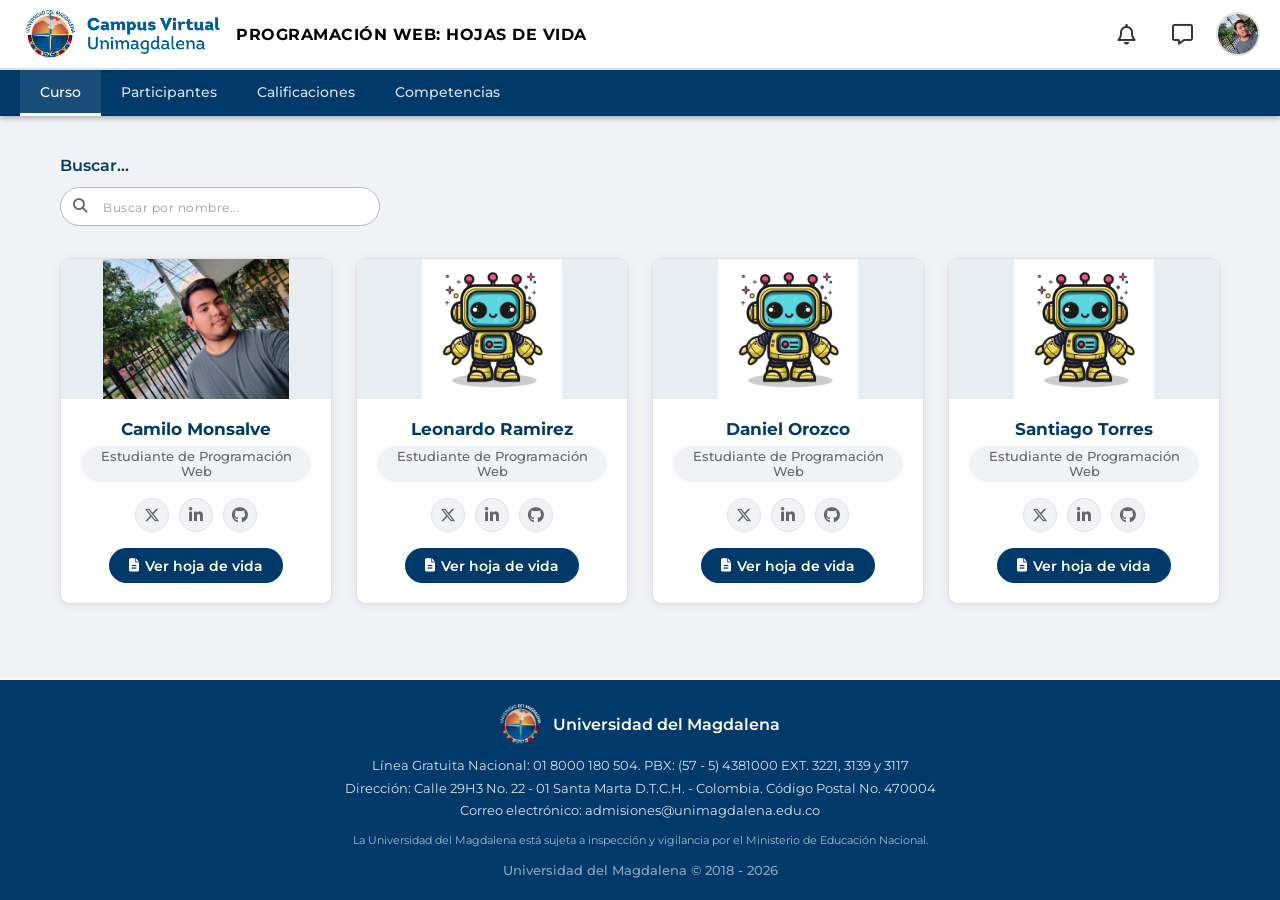
==== commit c5a0d777: "update" ====
--- a/2026/web/t2/index.html
+++ b/2026/web/t2/index.html
@@ -4,159 +4,75 @@
     <meta charset="UTF-8">
     <meta name="viewport" content="width=device-width, initial-scale=1.0">
     <title>Campus Virtual - Universidad del Magdalena</title>
-    <!-- Google Fonts - Montserrat -->
     <link rel="preconnect" href="https://fonts.googleapis.com">
     <link rel="preconnect" href="https://fonts.gstatic.com" crossorigin>
     <link href="https://fonts.googleapis.com/css2?family=Montserrat:wght@400;500;600;700&display=swap" rel="stylesheet">
-    <!-- Font Awesome -->
     <link rel="stylesheet" href="https://cdnjs.cloudflare.com/ajax/libs/font-awesome/6.5.1/css/all.min.css">
     <link rel="stylesheet" href="css/styles.css">
 </head>
 <body>
-    <!-- ===== HEADER BLANCO ===== -->
+
     <header class="main-header">
         <div class="header-container">
-            <!-- Lado izquierdo: Logo -->
             <div class="header-left">
-                <div class="logo-area">
-                    <div class="logo-placeholder">
-                        <img src="assets/logo.png" alt="Logo Universidad del Magdalena"/>
-                    </div>
-                    <div class="site-title">
-                        <span class="site-subtitle">Campus Virtual</span>
-                        <span class="site-name">Unimagdalena</span>
-                    </div>
+                <div class="logo-placeholder">
+                    <img src="assets/logo.png" alt="Logo Universidad del Magdalena">
                 </div>
+                <span class="header-title">Programación Web: Hojas de Vida</span>
             </div>
 
-            <!-- Centro: Título del curso -->
-            <div class="header-center">
-                <span class="course-title">DESARROLLO WEB: HOJAS DE VIDA</span>
-            </div>
-            
-            <!-- Lado derecho: Iconos de usuario -->
             <div class="header-right">
                 <div class="user-icons">
-                    <!-- Campana de notificaciones -->
-                    <div class="icon-wrapper">
-                        <a href="#" class="icon-link" aria-label="Notificaciones">
-                            <i class="fa-regular fa-bell"></i>
-                            <span class="count-container hidden">0</span>
-                        </a>
-                    </div>
-                    
-                    <!-- Mensajes -->
-                    <div class="icon-wrapper">
-                        <a href="#" class="icon-link" aria-label="Mensajes">
-                            <i class="fa-regular fa-message"></i>
-                            <span class="count-container hidden">0</span>
-                        </a>
-                    </div>
-                    
-                    <!-- Menú de usuario con foto -->
-                    <div class="user-menu-wrapper">
-                        <button class="user-menu-toggle" aria-label="Menú de usuario">
-                            <span class="user-avatar">
-                                <img src="assets/Foto.jpg" alt="Foto de perfil" width="40" height="40"/>
-                            </span>
-                            <i class="fa-solid fa-chevron-down dropdown-arrow"></i>
-                        </button>
-                        <!-- Dropdown menu -->
-                        <div class="user-dropdown">
-                            <a href="#" class="dropdown-item">
-                                <i class="fa-solid fa-user"></i>
-                                Perfil
-                            </a>
-                            <a href="#" class="dropdown-item">
-                                <i class="fa-solid fa-graduation-cap"></i>
-                                Calificaciones
-                            </a>
-                            <a href="#" class="dropdown-item">
-                                <i class="fa-solid fa-calendar"></i>
-                                Calendario
-                            </a>
-                            <a href="#" class="dropdown-item">
-                                <i class="fa-solid fa-folder"></i>
-                                Archivos privados
-                            </a>
-                            <div class="dropdown-divider"></div>
-                            <a href="#" class="dropdown-item">
-                                <i class="fa-solid fa-gear"></i>
-                                Preferencias
-                            </a>
-                            <div class="dropdown-divider"></div>
-                            <a href="#" class="dropdown-item logout">
-                                <i class="fa-solid fa-right-from-bracket"></i>
-                                Cerrar sesión
-                            </a>
-                        </div>
+                    <a href="#" class="icon-link" aria-label="Notificaciones">
+                        <i class="fa-regular fa-bell"></i>
+                    </a>
+                    <a href="#" class="icon-link" aria-label="Mensajes">
+                        <i class="fa-regular fa-message"></i>
+                    </a>
+                    <div class="user-avatar">
+                        <img src="assets/Foto.jpg" alt="Foto de perfil">
                     </div>
                 </div>
             </div>
         </div>
     </header>
 
-    <!-- Barra de navegación sticky -->
     <nav class="main-nav">
         <div class="nav-container">
             <ul class="nav-menu">
-                <li><a href="#" class="nav-link active">
-                    <i class="fa-solid fa-house"></i>
-                    Inicio
-                </a></li>
-                <li><a href="#" class="nav-link">
-                    <i class="fa-solid fa-book-open"></i>
-                    Mis Cursos
-                </a></li>
-                <li><a href="#" class="nav-link">
-                    <i class="fa-solid fa-id-card"></i>
-                    Hojas de Vida
-                </a></li>
-                <li><a href="#" class="nav-link">
-                    <i class="fa-solid fa-chart-line"></i>
-                    Calificaciones
-                </a></li>
+                <li><a href="#" class="nav-link active">Curso</a></li>
+                <li><a href="#" class="nav-link">Participantes</a></li>
+                <li><a href="#" class="nav-link">Calificaciones</a></li>
+                <li><a href="#" class="nav-link">Competencias</a></li>
             </ul>
-            <div class="nav-settings">
-                <button class="settings-btn" aria-label="Configuración">
-                    <i class="fa-solid fa-gear"></i>
-                </button>
-            </div>
         </div>
     </nav>
 
-    <!-- Fondo decorativo -->
-    <div class="background-overlay"></div>
-
     <main>
         <section class="search-section">
-            <h2>Directorio de Estudiantes</h2>
+            <h2>Buscar...</h2>
             <div class="search-bar">
                 <i class="fa-solid fa-magnifying-glass search-icon"></i>
-                <input type="text" placeholder="Buscar estudiante por nombre o código..." id="search-input">
-                <button type="button" class="search-btn">
-                    <i class="fa-solid fa-search"></i>
-                    Buscar
-                </button>
+                <input type="text" placeholder="Buscar por nombre..." id="search-input">
             </div>
         </section>
 
         <section class="students-grid">
             <article class="student-card">
                 <div class="card-image">
-                    <img src="assets/Foto.jpg" alt="Foto de Camilo monsalve">
+                    <img src="assets/Foto.jpg" alt="Foto de Camilo Monsalve">
                 </div>
                 <div class="card-content">
                     <h3>Camilo Monsalve</h3>
                     <p class="role">Estudiante de Programación Web</p>
                     <div class="social-links">
-                        <a href="#" class="social-link" aria-label="X (Twitter)">
+                        <a href="https://x.com/RockstarGames" target="_blank" class="social-link" aria-label="X (Twitter)">
                             <i class="fa-brands fa-x-twitter"></i>
                         </a>
-                        <a href="#" class="social-link" aria-label="LinkedIn">
+                        <a href="https://www.linkedin.com/in/camg943/" target="_blank" class="social-link" aria-label="LinkedIn">
                             <i class="fa-brands fa-linkedin-in"></i>
                         </a>
-                        <a href="#" class="social-link" aria-label="GitHub">
+                        <a href="https://github.com/C4mg943" target="_blank" class="social-link" aria-label="GitHub">
                             <i class="fa-brands fa-github"></i>
                         </a>
                     </div>
@@ -169,19 +85,20 @@
 
             <article class="student-card">
                 <div class="card-image">
-                    <img src="assets/img2.jpg" alt="Foto de Leonardo Ramirez">
+                    <img src="assets/robot.jpg" alt="Foto de Leonardo Ramirez"
+                         onerror="this.src='assets/Foto.jpg'">
                 </div>
                 <div class="card-content">
                     <h3>Leonardo Ramirez</h3>
                     <p class="role">Estudiante de Programación Web</p>
                     <div class="social-links">
-                        <a href="#" class="social-link" aria-label="X (Twitter)">
+                        <a href="https://x.com/RockstarGames" target="_blank" class="social-link" aria-label="X (Twitter)">
                             <i class="fa-brands fa-x-twitter"></i>
                         </a>
-                        <a href="#" class="social-link" aria-label="LinkedIn">
+                        <a href="https://www.linkedin.com/in/camg943/" target="_blank" class="social-link" aria-label="LinkedIn">
                             <i class="fa-brands fa-linkedin-in"></i>
                         </a>
-                        <a href="#" class="social-link" aria-label="GitHub">
+                        <a href="https://github.com/C4mg943" target="_blank" class="social-link" aria-label="GitHub">
                             <i class="fa-brands fa-github"></i>
                         </a>
                     </div>
@@ -194,19 +111,20 @@
 
             <article class="student-card">
                 <div class="card-image">
-                    <img src="https://via.placeholder.com/150" alt="Foto de Daniel Orozco">
+                    <img src="assets/robot.jpg" alt="Foto de Daniel Orozco"
+                         onerror="this.src='assets/Foto.jpg'">
                 </div>
                 <div class="card-content">
                     <h3>Daniel Orozco</h3>
                     <p class="role">Estudiante de Programación Web</p>
                     <div class="social-links">
-                        <a href="#" class="social-link" aria-label="X (Twitter)">
+                        <a href="https://x.com/RockstarGames" target="_blank" class="social-link" aria-label="X (Twitter)">
                             <i class="fa-brands fa-x-twitter"></i>
                         </a>
-                        <a href="#" class="social-link" aria-label="LinkedIn">
+                        <a href="https://www.linkedin.com/in/camg943/" target="_blank" class="social-link" aria-label="LinkedIn">
                             <i class="fa-brands fa-linkedin-in"></i>
                         </a>
-                        <a href="#" class="social-link" aria-label="GitHub">
+                        <a href="https://github.com/C4mg943" target="_blank" class="social-link" aria-label="GitHub">
                             <i class="fa-brands fa-github"></i>
                         </a>
                     </div>
@@ -219,19 +137,20 @@
 
             <article class="student-card">
                 <div class="card-image">
-                    <img src="assets/img4.jpg" alt="Foto de Santiago Torres">
+                    <img src="assets/robot.jpg" alt="Foto de Santiago Torres"
+                         onerror="this.src='assets/Foto.jpg'">
                 </div>
                 <div class="card-content">
                     <h3>Santiago Torres</h3>
                     <p class="role">Estudiante de Programación Web</p>
                     <div class="social-links">
-                        <a href="#" class="social-link" aria-label="X (Twitter)">
+                        <a href="https://x.com/RockstarGames" target="_blank" class="social-link" aria-label="X (Twitter)">
                             <i class="fa-brands fa-x-twitter"></i>
                         </a>
-                        <a href="#" class="social-link" aria-label="LinkedIn">
+                        <a href="https://www.linkedin.com/in/camg943/" target="_blank" class="social-link" aria-label="LinkedIn">
                             <i class="fa-brands fa-linkedin-in"></i>
                         </a>
-                        <a href="#" class="social-link" aria-label="GitHub">
+                        <a href="https://github.com/C4mg943" target="_blank" class="social-link" aria-label="GitHub">
                             <i class="fa-brands fa-github"></i>
                         </a>
                     </div>
@@ -248,7 +167,7 @@
         <div class="footer-content">
             <div class="contact-info-centered">
                 <div class="footer-logo">
-                    <img src="assets/logo.png" alt="Logo Universidad del Magdalena" width="60" height="60">
+                    <img src="assets/logo 2.png" alt="Logo Universidad del Magdalena">
                     <h4>Universidad del Magdalena</h4>
                 </div>
                 <p>Línea Gratuita Nacional: 01 8000 180 504. PBX: (57 - 5) 4381000 EXT. 3221, 3139 y 3117</p>
@@ -259,6 +178,7 @@
             </div>
         </div>
     </footer>
+
     <script src="js/script.js"></script>
 </body>
 </html>
--- a/2026/web/t2/css/styles.css
+++ b/2026/web/t2/css/styles.css
@@ -1,20 +1,15 @@
-/* ==================== VARIABLES ==================== */
 :root {
     --primary-blue: #003A6B;
     --secondary-blue: #002d54;
-    --nav-blue: #00306b;
-    --accent-orange: #D17900;
-    --accent-orange-hover: #e08a10;
     --text-dark: #333333;
     --text-light: #666666;
     --bg-light: #f0f2f5;
     --bg-white: #ffffff;
     --border-color: #e0e0e0;
-    --header-height: 64px;
+    --header-height: 70px;
     --nav-height: 46px;
 }
 
-/* ==================== RESET Y BASE ==================== */
 * {
     margin: 0;
     padding: 0;
@@ -34,295 +29,128 @@
     flex-direction: column;
 }
 
-/* ==================== HEADER AZUL (estilo Campus Virtual) ==================== */
 .main-header {
-    background: var(--primary-blue);
+    background: var(--bg-white);
     position: sticky;
     top: 0;
     z-index: 1000;
     height: var(--header-height);
-    box-shadow: 0 2px 6px rgba(0,0,0,0.3);
+    border-bottom: 2px solid var(--border-color);
+    box-shadow: 0 2px 6px rgba(0, 0, 0, 0.07);
 }
 
 .header-container {
-    max-width: 1400px;
-    margin: 0 auto;
-    padding: 0 1rem;
+    width: 100%;
+    padding: 0 1.25rem;
     height: 100%;
     display: flex;
     justify-content: space-between;
     align-items: center;
-    gap: 1rem;
-}
-
-/* Izquierda: logo + texto */
+}
+
 .header-left {
     display: flex;
     align-items: center;
     flex-shrink: 0;
 }
 
-.logo-area {
-    display: flex;
-    align-items: center;
-    gap: 0.6rem;
-    text-decoration: none;
-}
-
 .logo-placeholder {
-    width: 54px;
-    height: 54px;
-    display: flex;
-    align-items: center;
-    justify-content: center;
-    overflow: hidden;
-    border-radius: 6px;
+    height: var(--header-height);
+    width: auto;
+    display: flex;
+    align-items: center;
+    justify-content: flex-start;
     background: transparent;
     flex-shrink: 0;
+    padding: 6px 0;
 }
 
 .logo-placeholder img {
-    width: 100%;
-    height: 100%;
+    height: 100%;
+    width: auto;
     object-fit: contain;
-}
-
-.site-title {
-    display: flex;
-    flex-direction: column;
-    line-height: 1.2;
-}
-
-.site-subtitle {
-    font-size: 0.7rem;
-    font-weight: 600;
-    color: rgba(255,255,255,0.75);
+    display: block;
+}
+
+.header-title {
+    font-weight: 700;
+    color: #000000;
+    font-size: 1rem;
+    margin-left: 1rem;
+    white-space: nowrap;
     text-transform: uppercase;
     letter-spacing: 0.5px;
 }
 
-.site-name {
-    font-size: 0.95rem;
-    font-weight: 700;
-    color: white;
-}
-
-/* Centro: título del curso */
-.header-center {
-    flex: 1;
-    display: flex;
+.header-right {
+    display: flex;
+    align-items: center;
+    flex-shrink: 0;
+}
+
+.user-icons {
+    display: flex;
+    align-items: center;
+    gap: 0.75rem;
+}
+
+.icon-link {
+    display: flex;
+    align-items: center;
     justify-content: center;
-    align-items: center;
-    overflow: hidden;
-}
-
-.course-title {
-    font-size: 1.05rem;
-    font-weight: 700;
-    color: white;
-    white-space: nowrap;
-    overflow: hidden;
-    text-overflow: ellipsis;
-    letter-spacing: 0.3px;
-}
-
-/* Derecha: iconos */
-.header-right {
-    display: flex;
-    align-items: center;
-    flex-shrink: 0;
-}
-
-.user-icons {
-    display: flex;
-    align-items: center;
-    gap: 0.1rem;
-}
-
-.icon-separator {
-    width: 1px;
-    height: 26px;
-    background: rgba(255,255,255,0.25);
-    margin: 0 0.4rem;
-}
-
-.icon-wrapper {
-    position: relative;
-}
-
-.icon-link {
-    display: flex;
-    align-items: center;
-    justify-content: center;
-    width: 36px;
-    height: 36px;
-    color: rgba(255,255,255,0.85);
+    width: 44px;
+    height: 44px;
+    color: var(--text-dark);
     text-decoration: none;
     border-radius: 50%;
     transition: all 0.2s ease;
-    font-size: 1.1rem;
-    position: relative;
+    font-size: 1.3rem;
 }
 
 .icon-link:hover {
-    background-color: rgba(255,255,255,0.15);
-    color: white;
-}
-
-.count-container {
-    position: absolute;
-    top: -3px;
-    right: -3px;
-    background: var(--accent-orange);
-    color: white;
-    font-size: 0.65rem;
-    font-weight: 700;
-    width: 16px;
-    height: 16px;
+    background-color: var(--bg-light);
+    color: var(--primary-blue);
+}
+
+.user-avatar {
+    width: 44px;
+    height: 44px;
     border-radius: 50%;
+    overflow: hidden;
+    border: 2px solid var(--border-color);
+    flex-shrink: 0;
+    cursor: default;
+}
+
+.user-avatar img {
+    width: 100%;
+    height: 100%;
+    object-fit: cover;
+}
+
+.settings-icon-btn {
     display: flex;
     align-items: center;
     justify-content: center;
-}
-
-.count-container.hidden {
-    display: none;
-}
-
-/* Botón de engranaje en el header */
-.settings-icon-btn {
-    display: flex;
-    align-items: center;
-    justify-content: center;
-    width: 36px;
-    height: 36px;
+    width: 38px;
+    height: 38px;
     background: none;
     border: none;
-    color: rgba(255,255,255,0.85);
-    font-size: 1.1rem;
+    color: var(--text-dark);
+    font-size: 1.15rem;
     cursor: pointer;
     border-radius: 50%;
     transition: all 0.3s ease;
-    margin-left: 0.1rem;
 }
 
 .settings-icon-btn:hover {
-    background: rgba(255,255,255,0.15);
-    color: white;
-    transform: rotate(45deg);
-}
-
-/* Menú de usuario (avatar + flecha) */
-.user-menu-wrapper {
-    position: relative;
-}
-
-.user-menu-toggle {
-    display: flex;
-    align-items: center;
-    gap: 0.4rem;
-    background: none;
-    border: none;
-    cursor: pointer;
-    padding: 0.2rem 0.4rem;
-    border-radius: 25px;
-    transition: background 0.2s ease;
-}
-
-.user-menu-toggle:hover {
-    background: rgba(255,255,255,0.15);
-}
-
-.user-avatar {
-    width: 34px;
-    height: 34px;
-    border-radius: 50%;
-    overflow: hidden;
-    border: 2px solid rgba(255,255,255,0.5);
-    flex-shrink: 0;
-}
-
-.user-avatar img {
-    width: 100%;
-    height: 100%;
-    object-fit: cover;
-}
-
-.dropdown-arrow {
-    font-size: 0.7rem;
-    color: rgba(255,255,255,0.7);
-}
-
-/* Dropdown del usuario */
-.user-dropdown {
-    position: absolute;
-    top: calc(100% + 8px);
-    right: 0;
-    background: white;
-    border-radius: 8px;
-    box-shadow: 0 4px 20px rgba(0, 0, 0, 0.15);
-    min-width: 210px;
-    opacity: 0;
-    visibility: hidden;
-    transform: translateY(-8px);
-    transition: all 0.25s ease;
-    z-index: 1001;
-    border: 1px solid var(--border-color);
-    padding: 0.4rem 0;
-}
-
-.user-menu-wrapper:hover .user-dropdown,
-.user-menu-wrapper:focus-within .user-dropdown {
-    opacity: 1;
-    visibility: visible;
-    transform: translateY(0);
-}
-
-.dropdown-item {
-    display: flex;
-    align-items: center;
-    gap: 0.75rem;
-    padding: 0.75rem 1.25rem;
-    color: var(--text-dark);
-    text-decoration: none;
-    font-size: 0.875rem;
-    font-weight: 500;
-    transition: all 0.15s ease;
-}
-
-.dropdown-item:hover {
     background: var(--bg-light);
     color: var(--primary-blue);
-}
-
-.dropdown-item i {
-    width: 18px;
-    text-align: center;
-    color: var(--text-light);
-    font-size: 0.9rem;
-}
-
-.dropdown-item.logout {
-    color: #dc3545;
-}
-
-.dropdown-item.logout i {
-    color: #dc3545;
-}
-
-.dropdown-item.logout:hover {
-    background: #fff5f5;
-}
-
-.dropdown-divider {
-    height: 1px;
-    background: var(--border-color);
-    margin: 0.3rem 0;
-}
-
-/* ==================== NAV AZUL OSCURO STICKY ==================== */
+    transform: rotate(45deg);
+}
+
 .main-nav {
-    background: var(--secondary-blue);
+    background: var(--primary-blue);
     position: sticky;
     top: var(--header-height);
     z-index: 999;
@@ -331,8 +159,7 @@
 }
 
 .nav-container {
-    max-width: 1200px;
-    margin: 0 auto;
+    width: 100%;
     padding: 0 1.25rem;
     height: 100%;
     display: flex;
@@ -364,14 +191,13 @@
 .nav-link.active {
     color: white;
     background: rgba(255, 255, 255, 0.1);
-    border-bottom-color: var(--accent-orange);
+    border-bottom-color: white;
 }
 
 .nav-link i {
     font-size: 0.9rem;
 }
 
-/* ==================== MAIN (fondo claro) ==================== */
 main {
     max-width: 1200px;
     width: 100%;
@@ -380,61 +206,59 @@
     flex: 1;
 }
 
-/* Sección de búsqueda */
 .search-section {
-    text-align: center;
-    margin-bottom: 2rem;
-    padding: 2rem 1.5rem;
-    background: var(--bg-white);
-    border-radius: 10px;
-    box-shadow: 0 2px 10px rgba(0, 0, 0, 0.07);
-    border: 1px solid var(--border-color);
+    text-align: left;
+    margin-bottom: 1.5rem;
+    padding: 0.5rem 0;
+    background: transparent;
 }
 
 .search-section h2 {
     color: var(--primary-blue);
-    font-size: 1.6rem;
-    font-weight: 700;
-    margin-bottom: 1.25rem;
+    font-size: 1rem;
+    font-weight: 600;
+    margin-bottom: 0.75rem;
 }
 
 .search-bar {
     display: flex;
     align-items: center;
-    max-width: 580px;
-    margin: 0 auto;
-    background: white;
+    max-width: 320px;
+    margin: 0;
+    background: var(--bg-white);
     border-radius: 50px;
-    border: 2px solid var(--border-color);
+    border: 1.5px solid #b0b8c1;
     overflow: hidden;
     transition: border-color 0.2s ease, box-shadow 0.2s ease;
 }
 
 .search-bar:focus-within {
     border-color: var(--primary-blue);
-    box-shadow: 0 0 0 3px rgba(0, 58, 107, 0.1);
+    box-shadow: 0 0 0 2px rgba(0, 58, 107, 0.08);
 }
 
 .search-icon {
-    padding: 0 0.875rem;
+    padding: 0 0.75rem;
     color: var(--text-light);
-    font-size: 1rem;
+    font-size: 0.9rem;
     flex-shrink: 0;
 }
 
 .search-bar input {
     flex: 1;
-    padding: 0.875rem 0.25rem;
+    padding: 0.6rem 0.25rem;
     border: none;
     outline: none;
     font-family: 'Montserrat', sans-serif;
-    font-size: 0.9rem;
+    font-size: 0.875rem;
     background: transparent;
     color: var(--text-dark);
 }
 
 .search-bar input::placeholder {
-    color: #aaa;
+    color: #999;
+    font-size: 0.75rem;
+    letter-spacing: 0.5px;
 }
 
 .search-btn {
@@ -442,7 +266,7 @@
     align-items: center;
     gap: 0.4rem;
     padding: 0.875rem 1.5rem;
-    background: var(--accent-orange);
+    background: var(--primary-blue);
     color: white;
     border: none;
     font-family: 'Montserrat', sans-serif;
@@ -454,17 +278,15 @@
 }
 
 .search-btn:hover {
-    background: var(--accent-orange-hover);
-}
-
-/* ==================== GRID DE ESTUDIANTES ==================== */
+    background: var(--secondary-blue);
+}
+
 .students-grid {
     display: grid;
     grid-template-columns: repeat(4, 1fr);
     gap: 1.5rem;
 }
 
-/* Tarjeta de estudiante */
 .student-card {
     background: white;
     border-radius: 10px;
@@ -487,7 +309,7 @@
 }
 
 .card-image {
-    height: 190px;
+    height: 140px;
     background: #e8edf2;
     overflow: hidden;
 }
@@ -495,7 +317,7 @@
 .card-image img {
     width: 100%;
     height: 100%;
-    object-fit: cover;
+    object-fit: contain;
     transition: transform 0.3s ease;
 }
 
@@ -526,7 +348,6 @@
     display: inline-block;
 }
 
-/* Redes sociales */
 .social-links {
     display: flex;
     justify-content: center;
@@ -571,7 +392,6 @@
     border-color: #24292e;
 }
 
-/* Botón primario */
 .btn-primary {
     display: inline-flex;
     align-items: center;
@@ -592,12 +412,11 @@
     box-shadow: 0 4px 10px rgba(0, 58, 107, 0.3);
 }
 
-/* ==================== FOOTER AZUL ==================== */
 footer {
     background: var(--primary-blue);
     color: white;
-    padding: 2.5rem 1.25rem;
-    border-top: 4px solid var(--accent-orange);
+    padding: 1.5rem 1.25rem 1rem;
+    border-top: 2px solid white;
     margin-top: auto;
 }
 
@@ -614,33 +433,32 @@
     display: flex;
     align-items: center;
     justify-content: center;
-    gap: 0.875rem;
-    margin-bottom: 1.25rem;
+    gap: 0.75rem;
+    margin-bottom: 0.75rem;
 }
 
 .footer-logo img {
-    width: 50px;
-    height: 50px;
+    height: 40px;
+    width: auto;
     object-fit: contain;
-    filter: brightness(0) invert(1);
 }
 
 .footer-logo h4 {
-    font-size: 1.2rem;
+    font-size: 1rem;
     font-weight: 600;
     color: white;
 }
 
 .contact-info-centered p {
-    margin: 0.4rem 0;
-    font-size: 0.875rem;
-    line-height: 1.6;
+    margin: 0.2rem 0;
+    font-size: 0.8rem;
+    line-height: 1.5;
     color: rgba(255, 255, 255, 0.85);
 }
 
 .legal {
-    margin-top: 1.25rem !important;
-    font-size: 0.78rem !important;
+    margin-top: 0.75rem !important;
+    font-size: 0.7rem !important;
     color: rgba(255, 255, 255, 0.65) !important;
 }
 
@@ -651,7 +469,6 @@
     font-weight: 500;
 }
 
-/* ==================== ANIMACIONES ==================== */
 @keyframes fadeIn {
     from {
         opacity: 0;
@@ -663,7 +480,6 @@
     }
 }
 
-/* ==================== RESPONSIVE ==================== */
 @media (max-width: 1024px) {
     .students-grid {
         grid-template-columns: repeat(2, 1fr);
@@ -671,10 +487,6 @@
 }
 
 @media (max-width: 768px) {
-    :root {
-        --header-height: auto;
-    }
-
     .main-header {
         height: auto;
         position: relative;
@@ -682,8 +494,6 @@
 
     .header-container {
         padding: 0.75rem 1rem;
-        flex-wrap: wrap;
-        gap: 0.75rem;
     }
 
     .main-nav {
@@ -706,16 +516,12 @@
     .nav-link:hover,
     .nav-link.active {
         border-bottom-color: transparent;
-        border-left-color: var(--accent-orange);
+        border-left-color: white;
     }
 
     .students-grid {
         grid-template-columns: repeat(2, 1fr);
         gap: 1rem;
-    }
-
-    .search-section h2 {
-        font-size: 1.3rem;
     }
 }
 
@@ -730,10 +536,6 @@
         gap: 0.1rem;
     }
 
-    .dropdown-arrow {
-        display: none;
-    }
-
     .search-bar {
         flex-direction: column;
         border-radius: 10px;
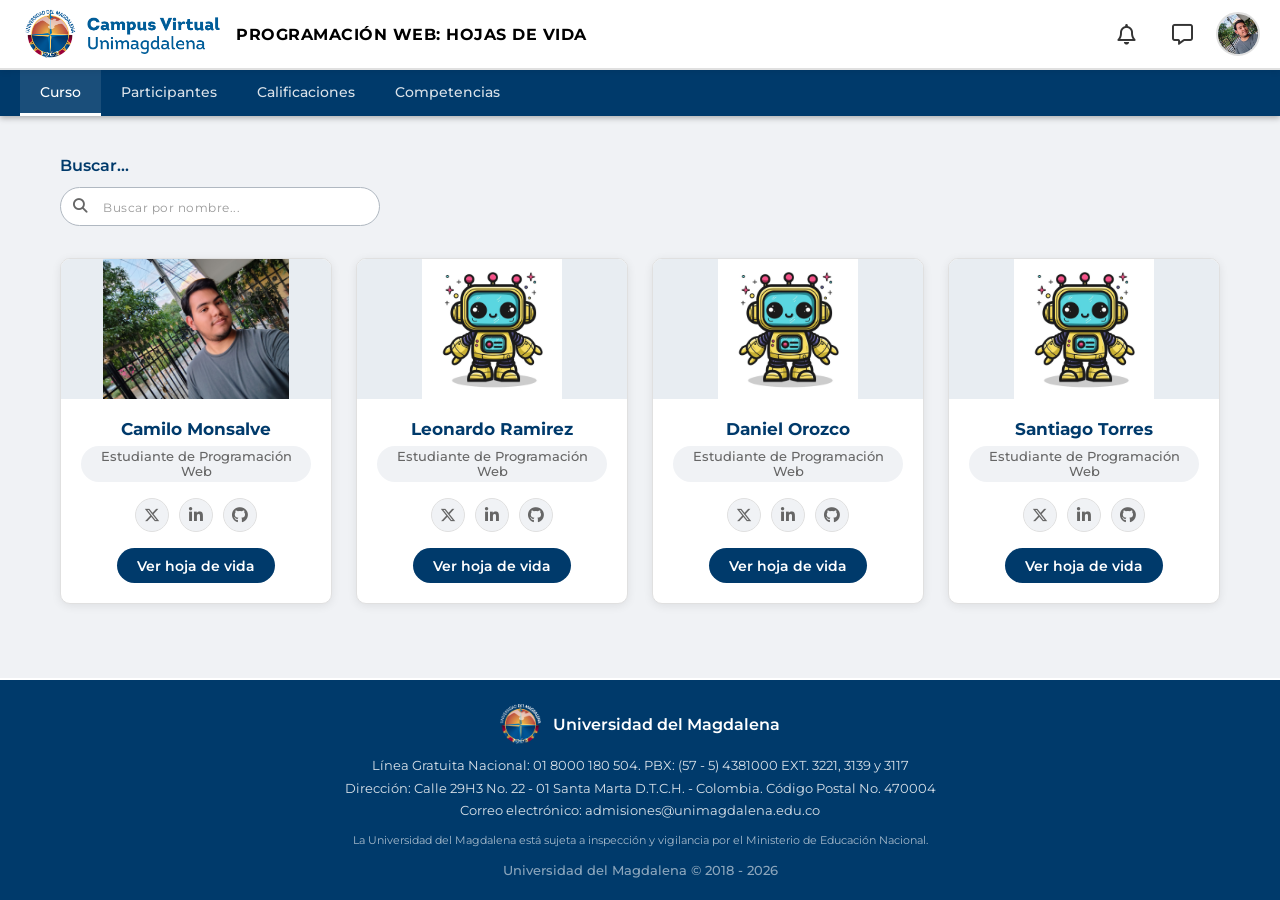
==== commit 96b2f11d: "cg" ====
--- a/2026/web/t2/index.html
+++ b/2026/web/t2/index.html
@@ -77,7 +77,6 @@
                         </a>
                     </div>
                     <a href="html/cv1.html" class="btn-primary">
-                        <i class="fa-solid fa-file-lines"></i>
                         Ver hoja de vida
                     </a>
                 </div>
@@ -103,7 +102,6 @@
                         </a>
                     </div>
                     <a href="html/cv1.html" class="btn-primary">
-                        <i class="fa-solid fa-file-lines"></i>
                         Ver hoja de vida
                     </a>
                 </div>
@@ -129,7 +127,6 @@
                         </a>
                     </div>
                     <a href="html/cv1.html" class="btn-primary">
-                        <i class="fa-solid fa-file-lines"></i>
                         Ver hoja de vida
                     </a>
                 </div>
@@ -155,7 +152,6 @@
                         </a>
                     </div>
                     <a href="html/cv1.html" class="btn-primary">
-                        <i class="fa-solid fa-file-lines"></i>
                         Ver hoja de vida
                     </a>
                 </div>
